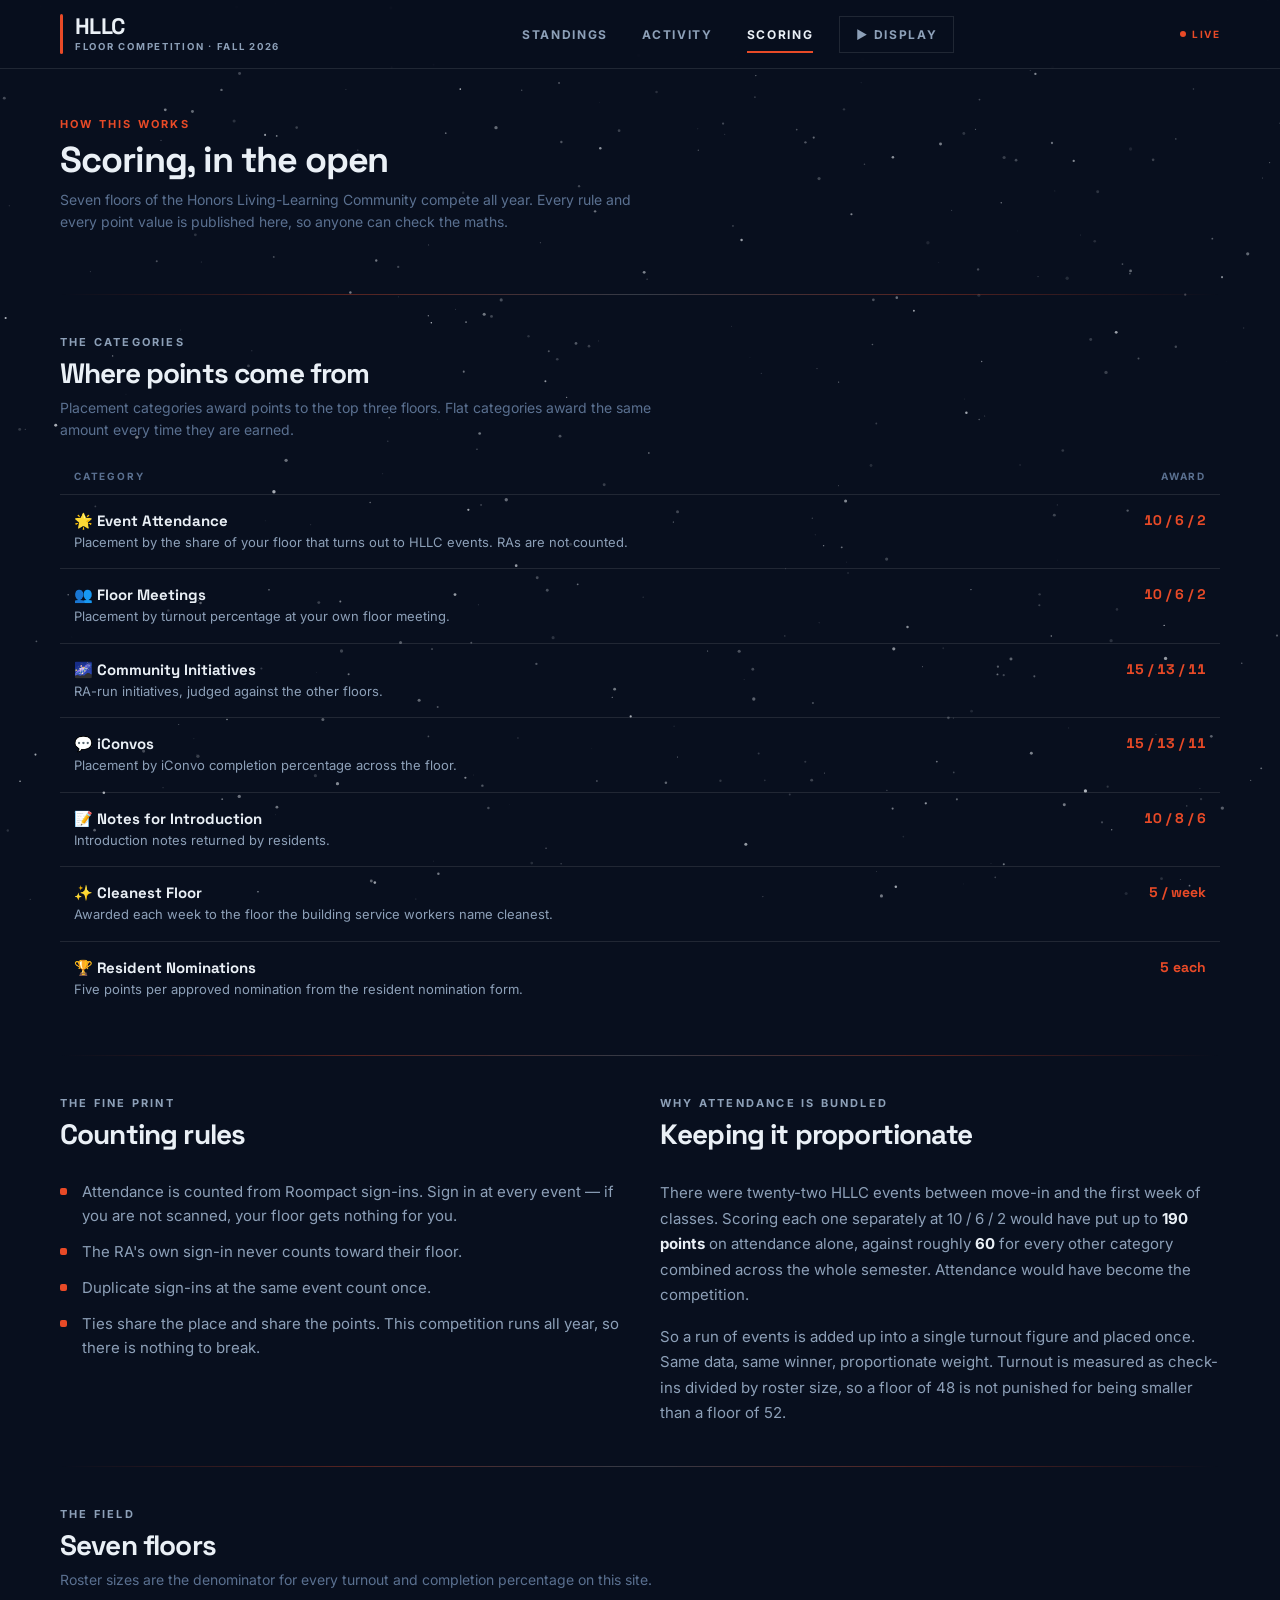
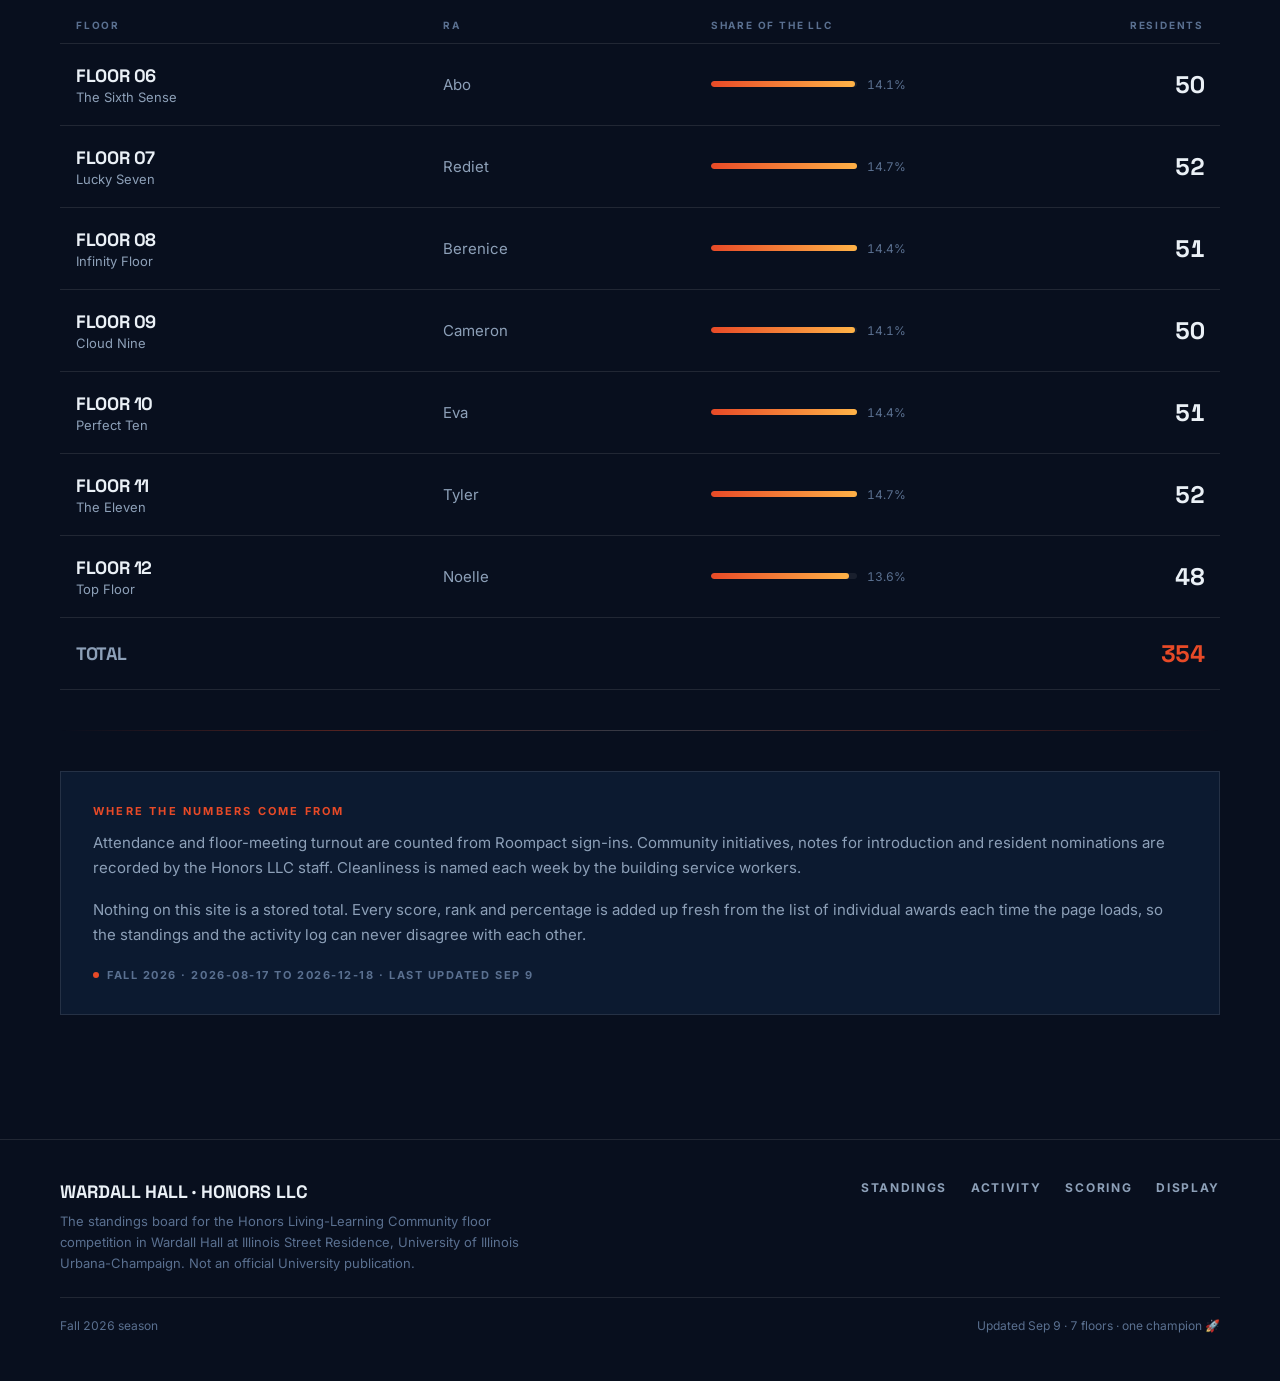
==== about.html @ 546b88c6 "HLLC Floor Competition — static standings board for the Honors LLC Seven files. No build step, no se" ====
<!DOCTYPE html>
<html lang="en">
<head>
  <meta charset="UTF-8">
  <meta name="viewport" content="width=device-width, initial-scale=1.0">
  <title>Scoring — HLLC Floor Competition</title>
  <meta name="description" content="How the Honors LLC floor competition is scored: categories, point values, and the counting rules.">
  <link rel="stylesheet" href="styles.css">
</head>
<body>

<div class="page-wrap">

  <section style="padding:48px 0 32px;">
    <div class="section-header">
      <p class="eyebrow eyebrow-accent">How This Works</p>
      <h1 class="section-title" style="font-size:2.25rem;">Scoring, in the open</h1>
      <p class="section-desc">Seven floors of the Honors Living-Learning Community compete all year.
        Every rule and every point value is published here, so anyone can check the maths.</p>
    </div>
  </section>

  <hr class="section-divider">

  <!-- ---------- Categories ---------- -->
  <section style="padding:40px 0;">
    <div class="section-header">
      <p class="eyebrow">The Categories</p>
      <h2 class="section-title">Where points come from</h2>
      <p class="section-desc">Placement categories award points to the top three floors. Flat
        categories award the same amount every time they are earned.</p>
    </div>
    <table class="rules-table">
      <thead>
        <tr><th scope="col">Category</th><th scope="col">Award</th></tr>
      </thead>
      <tbody id="rules-body"></tbody>
    </table>
  </section>

  <hr class="section-divider">

  <!-- ---------- Rules ---------- -->
  <section style="padding:40px 0;">
    <div class="split">
      <div>
        <div class="section-header">
          <p class="eyebrow">The Fine Print</p>
          <h2 class="section-title">Counting rules</h2>
        </div>
        <ul class="plain-list" id="rules-list"></ul>
      </div>
      <div>
        <div class="section-header">
          <p class="eyebrow">Why Attendance Is Bundled</p>
          <h2 class="section-title">Keeping it proportionate</h2>
        </div>
        <p style="font-size:0.9375rem;color:var(--text-muted);line-height:1.7;">
          There were twenty-two HLLC events between move-in and the first week of classes. Scoring
          each one separately at 10 / 6 / 2 would have put up to <strong style="color:var(--text-primary);">190
          points</strong> on attendance alone, against roughly <strong style="color:var(--text-primary);">60</strong>
          for every other category combined across the whole semester. Attendance would have become
          the competition.
        </p>
        <p style="margin-top:16px;font-size:0.9375rem;color:var(--text-muted);line-height:1.7;">
          So a run of events is added up into a single turnout figure and placed once. Same data,
          same winner, proportionate weight. Turnout is measured as check-ins divided by roster
          size, so a floor of 48 is not punished for being smaller than a floor of 52.
        </p>
      </div>
    </div>
  </section>

  <hr class="section-divider">

  <!-- ---------- Floors ---------- -->
  <section style="padding:40px 0;">
    <div class="section-header">
      <p class="eyebrow">The Field</p>
      <h2 class="section-title">Seven floors</h2>
      <p class="section-desc">Roster sizes are the denominator for every turnout and completion
        percentage on this site.</p>
    </div>
    <table class="standings-table">
      <thead>
        <tr>
          <th scope="col">Floor</th>
          <th scope="col">RA</th>
          <th scope="col" class="col-meter">Share of the LLC</th>
          <th scope="col">Residents</th>
        </tr>
      </thead>
      <tbody id="floors-body"></tbody>
    </table>
  </section>

  <hr class="section-divider">

  <!-- ---------- Colophon ---------- -->
  <section style="padding:40px 0 64px;">
    <div class="panel">
      <p class="eyebrow eyebrow-accent">Where the numbers come from</p>
      <p style="margin-top:12px;font-size:0.9375rem;color:var(--text-muted);line-height:1.7;">
        Attendance and floor-meeting turnout are counted from Roompact sign-ins. Community
        initiatives, notes for introduction and resident nominations are recorded by the Honors LLC
        staff. Cleanliness is named each week by the building service workers.
      </p>
      <p style="margin-top:16px;font-size:0.9375rem;color:var(--text-muted);line-height:1.7;">
        Nothing on this site is a stored total. Every score, rank and percentage is added up fresh
        from the list of individual awards each time the page loads, so the standings and the
        activity log can never disagree with each other.
      </p>
      <p class="stamp" style="margin-top:20px;"><span class="dot"></span> <span id="colophon-stamp"></span></p>
    </div>
  </section>

</div>

<script src="data.js"></script>
<script src="nav.js"></script>
<script>
(function () {
  const el = (id) => document.getElementById(id);

  el("rules-body").innerHTML = CATEGORIES.map((c) => `
    <tr>
      <td>
        <p class="rule-name">${c.icon} ${c.name}</p>
        <p class="rule-desc">${c.desc}</p>
      </td>
      <td class="rule-award">${c.award}</td>
    </tr>
  `).join("");

  el("rules-list").innerHTML = NOTES_FOR_RESIDENTS.map((n) => `<li>${n}</li>`).join("");

  const totalResidents = FLOORS.reduce((t, f) => t + f.residents, 0);
  el("floors-body").innerHTML = FLOORS.map((f) => `
    <tr>
      <td>
        <div class="floor-info">
          <span class="floor-name">${floorLabel(f.number)}</span>
          <span class="floor-ra">${f.nickname}</span>
        </div>
      </td>
      <td style="font-size:0.9375rem;color:var(--text-muted);">${f.ra}</td>
      <td class="col-meter">
        <div class="turnout">
          <div class="turnout-track">
            <div class="turnout-fill" style="width:${((f.residents / totalResidents) * 100 * 7).toFixed(1)}%"></div>
          </div>
          <span style="font-size:0.75rem;color:var(--text-dim);min-width:44px;">${((f.residents / totalResidents) * 100).toFixed(1)}%</span>
        </div>
      </td>
      <td class="score-cell tabular">${f.residents}</td>
    </tr>
  `).join("") + `
    <tr>
      <td><span class="floor-name" style="color:var(--text-muted);">TOTAL</span></td>
      <td></td><td class="col-meter"></td>
      <td class="score-cell tabular" style="color:var(--orange);">${totalResidents}</td>
    </tr>
  `;

  el("colophon-stamp").textContent =
    SEASON.term + " · " + SEASON.starts + " to " + SEASON.ends +
    " · last updated " + formatDate(SEASON.updated);
})();
</script>

</body>
</html>
---- styles.css ----
/* ============================================================
   HLLC FLOOR COMPETITION — "Wardall is Out of This World"
   Shared styles · UIUC Navy #13294B · Illini Orange #E84A27
   Honors Living-Learning Community · Wardall Hall · ISR · UIUC
   ============================================================ */

@import url('https://fonts.googleapis.com/css2?family=Space+Grotesk:wght@400;500;600;700&family=Inter:wght@400;500;600;700&display=swap');

*, *::before, *::after { box-sizing: border-box; margin: 0; padding: 0; }

:root {
  --navy: #13294B;
  --navy-light: #1a3660;
  --navy-dark: #0c1a30;
  --navy-deep: #080f1e;
  --orange: #E84A27;
  --orange-bright: #FF6B47;
  --orange-glow: rgba(232, 74, 39, 0.35);
  --gold: #FFB347;
  --star-white: #E8EDF3;
  --text-primary: #EAF0F6;
  --text-muted: #8DA0B8;
  --text-dim: #5A7090;
  --line: rgba(255, 255, 255, 0.1);
  --line-strong: rgba(255, 255, 255, 0.18);
  --font-display: 'Space Grotesk', system-ui, sans-serif;
  --font-body: 'Inter', system-ui, sans-serif;
}

html { scroll-behavior: smooth; color-scheme: dark; }

body {
  background: var(--navy-deep);
  color: var(--text-primary);
  font-family: var(--font-body);
  min-height: 100dvh;
  overflow-x: hidden;
  -webkit-font-smoothing: antialiased;
  text-rendering: optimizeLegibility;
}

a { color: inherit; text-decoration: none; }

::selection { background: var(--orange); color: var(--navy-deep); }

:focus-visible {
  outline: 2px solid var(--orange);
  outline-offset: 3px;
  border-radius: 2px;
}

/* ---- Starfield ---- */
#starfield {
  position: fixed; inset: 0;
  z-index: 0;
  pointer-events: none;
}

/* ---- Layout ---- */
.page-wrap {
  position: relative;
  z-index: 1;
  max-width: 1200px;
  margin: 0 auto;
  padding: 0 20px;
}

/* ---- Header ---- */
.site-header {
  position: sticky; top: 0; z-index: 50;
  background: rgba(8, 15, 30, 0.92);
  backdrop-filter: blur(12px);
  border-bottom: 1px solid var(--line);
}
.header-inner {
  max-width: 1200px;
  margin: 0 auto;
  padding: 14px 20px;
  display: flex;
  align-items: center;
  justify-content: space-between;
  gap: 16px;
}
.logo {
  display: flex; align-items: center; gap: 12px;
  text-decoration: none;
}
.logo-bar {
  width: 3px; height: 40px;
  background: var(--orange);
  border-radius: 2px;
  flex-shrink: 0;
}
.logo-text { display: flex; flex-direction: column; line-height: 1; }
.logo-title {
  font-family: var(--font-display);
  font-size: 1.4rem;
  font-weight: 700;
  letter-spacing: -0.03em;
  color: var(--text-primary);
}
.logo-sub {
  margin-top: 4px;
  font-size: 0.6rem;
  font-weight: 700;
  letter-spacing: 0.18em;
  text-transform: uppercase;
  color: var(--text-muted);
}

/* Desktop nav */
.nav-links {
  display: flex; align-items: center; gap: 2px;
  list-style: none;
}
.nav-links a {
  position: relative;
  display: inline-flex; align-items: center;
  padding: 10px 16px;
  font-size: 0.75rem;
  font-weight: 700;
  letter-spacing: 0.14em;
  text-transform: uppercase;
  color: var(--text-muted);
  transition: color 150ms;
}
.nav-links a:hover { color: var(--orange-bright); }
.nav-links a.active { color: var(--text-primary); }
.nav-links a.active::after {
  content: '';
  position: absolute;
  bottom: -1px; left: 16px; right: 16px;
  height: 2px;
  background: var(--orange);
}
.nav-display {
  display: inline-flex; align-items: center; gap: 6px;
  margin-left: 8px;
  padding: 8px 14px;
  border: 1px solid var(--line);
  font-size: 0.7rem;
  font-weight: 700;
  letter-spacing: 0.14em;
  text-transform: uppercase;
  color: var(--text-muted);
  transition: border-color 150ms, color 150ms;
}
.nav-display:hover { border-color: var(--orange); color: var(--orange); }

/* Mobile hamburger */
.nav-toggle {
  display: none;
  width: 44px; height: 44px;
  border: 1px solid var(--line);
  background: none;
  color: var(--text-primary);
  font-size: 1.25rem;
  cursor: pointer;
  align-items: center; justify-content: center;
}
.mobile-nav {
  display: none;
  border-top: 1px solid var(--line);
  background: var(--navy-dark);
}
.mobile-nav.open { display: block; }
.mobile-nav ul { list-style: none; padding: 8px 20px; }
.mobile-nav li { border-bottom: 1px solid var(--line); }
.mobile-nav li:last-child { border: none; }
.mobile-nav a {
  display: flex; align-items: center; justify-content: space-between;
  padding: 16px 0;
  font-size: 0.875rem;
  font-weight: 700;
  letter-spacing: 0.12em;
  text-transform: uppercase;
  color: var(--text-primary);
}
.mobile-nav a.active { color: var(--orange); }

@media (max-width: 860px) {
  .nav-links { display: none; }
  .nav-toggle { display: flex; }
}

/* ---- Live badge ---- */
.live-badge {
  display: none; /* hidden on mobile */
  align-items: center; gap: 6px;
  font-size: 0.625rem;
  font-weight: 700;
  letter-spacing: 0.14em;
  text-transform: uppercase;
  color: var(--orange);
}
.live-badge .dot {
  width: 6px; height: 6px;
  background: var(--orange);
  border-radius: 50%;
  animation: pulse-dot 2.4s ease-in-out infinite;
}
@media (min-width: 861px) { .live-badge { display: flex; } }

/* ---- Dividers ---- */
.section-divider {
  border: none;
  height: 1px;
  background: linear-gradient(90deg, transparent, var(--orange-glow), var(--line-strong), var(--orange-glow), transparent);
}
.rule { border-top: 1px solid var(--line); }

/* ---- Section Headers ---- */
.section-header { margin-bottom: 28px; }
.eyebrow {
  font-family: var(--font-body);
  font-size: 0.6875rem;
  font-weight: 700;
  letter-spacing: 0.2em;
  text-transform: uppercase;
  color: var(--text-muted);
}
.eyebrow-accent { color: var(--orange); }
.section-title {
  margin-top: 6px;
  font-family: var(--font-display);
  font-size: 1.75rem;
  font-weight: 700;
  letter-spacing: -0.03em;
}
.section-desc {
  margin-top: 6px;
  font-size: 0.875rem;
  color: var(--text-dim);
  max-width: 600px;
  line-height: 1.6;
}

/* ---- Tabular numbers ---- */
.tabular { font-variant-numeric: tabular-nums; font-feature-settings: 'tnum' 1; }

/* ---- Leader Card ---- */
.leader-card {
  background: linear-gradient(135deg, var(--navy) 0%, var(--navy-dark) 100%);
  border: 1px solid var(--line-strong);
  padding: 40px;
  position: relative;
  overflow: hidden;
}
.leader-card::before {
  content: '';
  position: absolute;
  top: 0; left: 0; right: 0;
  height: 3px;
  background: linear-gradient(90deg, var(--orange), var(--gold), var(--orange));
}
.leader-card-grid {
  display: grid;
  grid-template-columns: 1fr auto;
  gap: 32px;
  align-items: end;
}
.leader-planet {
  position: absolute;
  right: -30px; top: -30px;
  width: 160px; height: 160px;
  border-radius: 50%;
  background: radial-gradient(circle at 35% 35%, var(--navy-light), var(--navy-dark));
  border: 1px solid var(--line);
  opacity: 0.15;
  pointer-events: none;
}
.leader-planet::after {
  content: '';
  position: absolute;
  top: 50%; left: -20%;
  width: 140%; height: 20px;
  border: 1px solid var(--line);
  border-radius: 50%;
  transform: translateY(-50%) rotate(-15deg);
}
.leader-floor {
  margin-top: 12px;
  font-family: var(--font-display);
  font-size: clamp(3rem, 8vw, 5rem);
  font-weight: 700;
  letter-spacing: -0.04em;
  line-height: 0.85;
}
.leader-ra {
  margin-top: 12px;
  font-size: 1rem;
  font-weight: 600;
  color: var(--text-muted);
}
.leader-score-wrap {
  display: flex;
  align-items: flex-end;
  gap: 8px;
  margin-top: 16px;
}
.leader-score {
  font-family: var(--font-display);
  font-size: clamp(3.5rem, 9vw, 6rem);
  font-weight: 700;
  color: var(--orange);
  line-height: 0.8;
  letter-spacing: -0.04em;
  font-variant-numeric: tabular-nums;
}
.leader-pts-label {
  font-size: 0.6875rem;
  font-weight: 700;
  letter-spacing: 0.18em;
  text-transform: uppercase;
  color: var(--text-muted);
  margin-bottom: 8px;
}
.chaser {
  border-left: 1px solid var(--line);
  padding-left: 32px;
  min-width: 180px;
}
.chaser-floor {
  margin-top: 8px;
  font-family: var(--font-display);
  font-size: 2.5rem;
  font-weight: 700;
  letter-spacing: -0.04em;
  line-height: 0.85;
}
.chaser-score {
  margin-top: 8px;
  font-family: var(--font-display);
  font-size: 1.25rem;
  font-weight: 700;
  font-variant-numeric: tabular-nums;
}
.chaser-gap {
  margin-top: 4px;
  font-size: 0.75rem;
  font-weight: 700;
  letter-spacing: 0.12em;
  text-transform: uppercase;
  color: var(--orange);
}

@media (max-width: 768px) {
  .leader-card { padding: 28px 24px; }
  .leader-card-grid { grid-template-columns: 1fr; }
  .chaser {
    border-left: none; padding-left: 0;
    border-top: 1px solid var(--line); padding-top: 24px;
  }
}

/* ---- Standings Table ---- */
.standings-table { width: 100%; border-collapse: collapse; }
.standings-table thead th {
  font-size: 0.625rem;
  font-weight: 700;
  letter-spacing: 0.18em;
  text-transform: uppercase;
  color: var(--text-dim);
  padding: 0 16px 12px;
  text-align: left;
  border-bottom: 1px solid var(--line);
}
.standings-table thead th:last-child { text-align: right; }
.standings-table thead th.col-meter { width: 20%; }
.standings-table tbody tr {
  border-bottom: 1px solid var(--line);
  transition: background 150ms;
}
.standings-table tbody tr:hover { background: rgba(255, 255, 255, 0.03); }
.standings-table tbody td {
  padding: 20px 16px;
  vertical-align: middle;
}
.standings-table tbody td:last-child { text-align: right; }

.rank {
  font-family: var(--font-display);
  font-size: 1.75rem;
  font-weight: 700;
  color: var(--text-dim);
  letter-spacing: -0.04em;
  font-variant-numeric: tabular-nums;
  width: 60px;
}
.rank-1 { color: var(--orange); }
.rank-2 { color: var(--gold); }
.rank-3 { color: var(--text-muted); }

.floor-info { display: flex; flex-direction: column; gap: 2px; }
.floor-name {
  font-family: var(--font-display);
  font-size: 1.125rem;
  font-weight: 700;
  letter-spacing: -0.02em;
}
.floor-ra { font-size: 0.8125rem; color: var(--text-muted); }

.score-cell {
  font-family: var(--font-display);
  font-size: 1.5rem;
  font-weight: 700;
  font-variant-numeric: tabular-nums;
  letter-spacing: -0.03em;
}
.score-cell .unit {
  font-size: 0.75rem;
  color: var(--text-muted);
  font-weight: 600;
  margin-left: 4px;
}

.meter-bar {
  height: 6px;
  background: rgba(255, 255, 255, 0.07);
  border-radius: 3px;
  overflow: hidden;
  min-width: 80px;
}
.meter-fill {
  height: 100%;
  border-radius: 3px;
  background: linear-gradient(90deg, var(--orange), var(--orange-bright));
  transition: width 800ms cubic-bezier(0.22, 1, 0.36, 1);
}

@media (max-width: 640px) {
  .standings-table thead th.col-meter,
  .standings-table tbody td.col-meter { display: none; }
  .standings-table tbody td { padding: 16px 12px; }
  .rank { font-size: 1.25rem; width: 44px; }
  .score-cell { font-size: 1.125rem; }
}

/* ---- Activity List ---- */
.activity-list { list-style: none; }
.activity-item {
  display: grid;
  grid-template-columns: 56px 1fr auto;
  gap: 12px;
  align-items: center;
  padding: 16px 0;
  border-bottom: 1px solid var(--line);
}
.activity-date {
  font-size: 0.6875rem;
  font-weight: 700;
  letter-spacing: 0.12em;
  text-transform: uppercase;
  color: var(--text-dim);
}
.activity-desc { font-size: 0.875rem; color: var(--text-primary); }
.activity-floor { font-size: 0.75rem; color: var(--text-muted); margin-top: 2px; }
.activity-pts {
  font-family: var(--font-display);
  font-weight: 700;
  font-variant-numeric: tabular-nums;
  color: var(--orange);
  white-space: nowrap;
}

/* ---- Category Cards ---- */
.cat-grid {
  display: grid;
  grid-template-columns: repeat(auto-fit, minmax(240px, 1fr));
  gap: 16px;
}
.cat-card {
  background: var(--navy-dark);
  border: 1px solid var(--line);
  padding: 24px;
  position: relative;
  overflow: hidden;
}
.cat-card::before {
  content: '';
  position: absolute;
  top: 0; left: 0;
  width: 100%; height: 2px;
  background: var(--orange);
  opacity: 0.6;
}
.cat-icon { font-size: 1.5rem; margin-bottom: 12px; }
.cat-name {
  font-family: var(--font-display);
  font-size: 1rem;
  font-weight: 700;
}
.cat-desc {
  margin-top: 6px;
  font-size: 0.8125rem;
  color: var(--text-dim);
  line-height: 1.5;
}
.cat-type {
  margin-top: 12px;
  font-size: 0.625rem;
  font-weight: 700;
  letter-spacing: 0.14em;
  text-transform: uppercase;
  color: var(--orange);
  opacity: 0.8;
}

/* ---- Stat Cards ---- */
.stat-grid {
  display: grid;
  grid-template-columns: repeat(auto-fit, minmax(180px, 1fr));
  gap: 16px;
}
.stat-card {
  background: var(--navy-dark);
  border: 1px solid var(--line);
  padding: 24px;
}
.stat-card dt {
  font-size: 0.625rem;
  font-weight: 700;
  letter-spacing: 0.18em;
  text-transform: uppercase;
  color: var(--text-dim);
}
.stat-card dd {
  margin-top: 8px;
  font-family: var(--font-display);
  font-size: 2rem;
  font-weight: 700;
  font-variant-numeric: tabular-nums;
  line-height: 1.1;
  letter-spacing: -0.02em;
}
/* A long word value (a category name) shrinks instead of wrapping badly. */
.stat-card dd.is-text {
  font-size: 1.25rem;
  letter-spacing: -0.01em;
}
.stat-card .stat-detail {
  margin-top: 4px;
  font-size: 0.75rem;
  color: var(--text-muted);
}

/* ---- Breakdown Bars ---- */
.breakdown-bar {
  display: flex;
  height: 8px;
  border-radius: 4px;
  overflow: hidden;
  background: rgba(255, 255, 255, 0.07);
}
.breakdown-bar span {
  height: 100%;
  transition: width 600ms cubic-bezier(0.22, 1, 0.36, 1);
}

/* ---- Buttons ---- */
.btn {
  display: inline-flex;
  align-items: center; justify-content: center;
  gap: 8px;
  min-height: 44px;
  padding: 0 20px;
  font-family: var(--font-body);
  font-size: 0.8125rem;
  font-weight: 700;
  letter-spacing: 0.1em;
  text-transform: uppercase;
  border: 1px solid var(--line-strong);
  color: var(--text-primary);
  background: transparent;
  cursor: pointer;
  transition: border-color 150ms, color 150ms, background 150ms;
}
.btn:hover { border-color: var(--orange); color: var(--orange); }
.btn-primary {
  background: var(--orange);
  border-color: var(--orange);
  color: var(--navy-deep);
}
.btn-primary:hover {
  background: var(--orange-bright);
  border-color: var(--orange-bright);
}

/* ---- Footer ---- */
.site-footer {
  margin-top: 60px;
  border-top: 1px solid var(--line);
  position: relative;
  z-index: 1;
}
.footer-inner {
  max-width: 1200px;
  margin: 0 auto;
  padding: 40px 20px 48px;
}
.footer-top {
  display: flex;
  justify-content: space-between;
  gap: 32px;
  flex-wrap: wrap;
}
.footer-brand { max-width: 480px; }
.footer-title {
  font-family: var(--font-display);
  font-size: 1.125rem;
  font-weight: 700;
}
.footer-desc {
  margin-top: 8px;
  font-size: 0.8125rem;
  color: var(--text-dim);
  line-height: 1.6;
}
.footer-nav { display: flex; gap: 24px; flex-wrap: wrap; }
.footer-nav a {
  font-size: 0.75rem;
  font-weight: 700;
  letter-spacing: 0.14em;
  text-transform: uppercase;
  color: var(--text-muted);
  transition: color 150ms;
}
.footer-nav a:hover { color: var(--orange); }
.footer-bottom {
  margin-top: 24px;
  padding-top: 20px;
  border-top: 1px solid var(--line);
  display: flex;
  justify-content: space-between;
  align-items: center;
  flex-wrap: wrap;
  gap: 8px;
  font-size: 0.75rem;
  color: var(--text-dim);
  font-variant-numeric: tabular-nums;
}

/* ---- Panel ---- */
.panel {
  background: var(--navy-dark);
  border: 1px solid var(--line);
  padding: 32px;
}

/* ---- Animations ---- */
@keyframes pulse-dot {
  0%, 100% { opacity: 1; transform: scale(1); }
  50% { opacity: 0.4; transform: scale(0.8); }
}
@keyframes float {
  0%, 100% { transform: translateY(0); }
  50% { transform: translateY(-8px); }
}
.float { animation: float 6s ease-in-out infinite; }

/* Shooting stars */
.shooting-star {
  position: fixed;
  width: 80px; height: 1px;
  background: linear-gradient(90deg, var(--orange), transparent);
  opacity: 0;
  z-index: 0;
  pointer-events: none;
  animation: shoot 4s linear infinite;
}
.shooting-star:nth-child(2) { animation-delay: 7s; top: 20%; }
.shooting-star:nth-child(3) { animation-delay: 12s; top: 60%; }
@keyframes shoot {
  0% { transform: translateX(-100px) rotate(-25deg); opacity: 0; }
  5% { opacity: 0.8; }
  30% { opacity: 0; }
  100% { transform: translateX(110vw) rotate(-25deg); opacity: 0; }
}

/* Reduced motion */
@media (prefers-reduced-motion: reduce) {
  *, *::before, *::after {
    animation-duration: 0.001ms !important;
    animation-iteration-count: 1 !important;
    transition-duration: 0.001ms !important;
  }
}


/* ============================================================
   ADDITIONS — components the standings, activity and about
   pages need on top of the original visual system.
   ============================================================ */

/* ---- Tie badge ---- */
.tie-badge {
  display: inline-block;
  margin-left: 8px;
  padding: 2px 7px;
  border: 1px solid var(--line-strong);
  border-radius: 999px;
  font-family: var(--font-body);
  font-size: 0.5625rem;
  font-weight: 700;
  letter-spacing: 0.14em;
  text-transform: uppercase;
  color: var(--gold);
  vertical-align: middle;
}

/* ---- Zero / no-points marker ---- */
.no-pts { color: var(--text-dim); font-weight: 600; }

/* ---- Turnout bar (used on the about + activity pages) ---- */
.turnout {
  display: flex; align-items: center; gap: 10px;
  font-variant-numeric: tabular-nums;
}
.turnout-track {
  flex: 1;
  height: 6px;
  min-width: 60px;
  background: rgba(255, 255, 255, 0.07);
  border-radius: 3px;
  overflow: hidden;
}
.turnout-fill {
  height: 100%;
  border-radius: 3px;
  background: linear-gradient(90deg, var(--orange), var(--gold));
}

/* ---- Occasion block (activity page) ---- */
.occasion {
  border: 1px solid var(--line);
  background: var(--navy-dark);
  margin-bottom: 16px;
}
.occasion-head {
  display: flex; align-items: baseline; justify-content: space-between;
  gap: 16px; flex-wrap: wrap;
  padding: 18px 22px;
  border-bottom: 1px solid var(--line);
}
.occasion-title {
  font-family: var(--font-display);
  font-size: 1.0625rem;
  font-weight: 700;
  letter-spacing: -0.02em;
}
.occasion-meta {
  font-size: 0.6875rem;
  font-weight: 700;
  letter-spacing: 0.16em;
  text-transform: uppercase;
  color: var(--text-dim);
}
.occasion-rows { list-style: none; }
.occasion-row {
  display: grid;
  grid-template-columns: 42px 1fr auto;
  gap: 14px;
  align-items: center;
  padding: 13px 22px;
  border-bottom: 1px solid var(--line);
}
.occasion-row:last-child { border-bottom: none; }
.occasion-place {
  font-family: var(--font-display);
  font-size: 1.0625rem;
  font-weight: 700;
  color: var(--text-dim);
  font-variant-numeric: tabular-nums;
}
.occasion-place.p1 { color: var(--orange); }
.occasion-place.p2 { color: var(--gold); }
.occasion-place.p3 { color: var(--text-muted); }
.occasion-floor {
  font-family: var(--font-display);
  font-size: 0.9375rem;
  font-weight: 700;
}
.occasion-note {
  margin-top: 2px;
  font-size: 0.8125rem;
  color: var(--text-muted);
  line-height: 1.45;
}
.occasion-pts {
  font-family: var(--font-display);
  font-size: 1.125rem;
  font-weight: 700;
  color: var(--orange);
  font-variant-numeric: tabular-nums;
  white-space: nowrap;
}

@media (max-width: 560px) {
  .occasion-row { grid-template-columns: 32px 1fr auto; padding: 12px 16px; gap: 10px; }
  .occasion-head { padding: 16px; }
}

/* ---- Filter chips ---- */
.filters {
  display: flex; flex-wrap: wrap; gap: 8px;
  margin-bottom: 24px;
}
.chip {
  padding: 8px 15px;
  border: 1px solid var(--line);
  background: transparent;
  color: var(--text-muted);
  font-family: var(--font-body);
  font-size: 0.6875rem;
  font-weight: 700;
  letter-spacing: 0.12em;
  text-transform: uppercase;
  cursor: pointer;
  transition: border-color 150ms, color 150ms, background 150ms;
}
.chip:hover { border-color: var(--orange); color: var(--orange); }
.chip[aria-pressed="true"] {
  background: var(--orange);
  border-color: var(--orange);
  color: var(--navy-deep);
}

/* ---- Rules table (about page) ---- */
.rules-table { width: 100%; border-collapse: collapse; }
.rules-table th {
  font-size: 0.625rem;
  font-weight: 700;
  letter-spacing: 0.18em;
  text-transform: uppercase;
  color: var(--text-dim);
  text-align: left;
  padding: 0 14px 12px;
  border-bottom: 1px solid var(--line);
}
.rules-table th:last-child, .rules-table td:last-child { text-align: right; }
.rules-table td {
  padding: 16px 14px;
  border-bottom: 1px solid var(--line);
  vertical-align: top;
  font-size: 0.875rem;
}
.rules-table tbody tr:last-child td { border-bottom: none; }
.rule-name {
  font-family: var(--font-display);
  font-weight: 700;
  font-size: 0.9375rem;
}
.rule-desc {
  margin-top: 3px;
  font-size: 0.8125rem;
  color: var(--text-muted);
  line-height: 1.5;
}
.rule-award {
  font-family: var(--font-display);
  font-weight: 700;
  color: var(--orange);
  white-space: nowrap;
  font-variant-numeric: tabular-nums;
}

@media (max-width: 560px) {
  .rules-table td, .rules-table th { padding-left: 0; padding-right: 0; }
}

/* ---- Bullet list ---- */
.plain-list { list-style: none; }
.plain-list li {
  position: relative;
  padding-left: 22px;
  margin-bottom: 12px;
  font-size: 0.9375rem;
  color: var(--text-muted);
  line-height: 1.6;
}
.plain-list li::before {
  content: '';
  position: absolute;
  left: 0; top: 0.55em;
  width: 7px; height: 7px;
  background: var(--orange);
  border-radius: 2px;
}

/* ---- Empty state ---- */
.empty {
  padding: 48px 24px;
  text-align: center;
  border: 1px dashed var(--line-strong);
  color: var(--text-dim);
  font-size: 0.9375rem;
}

/* ---- Updated stamp ---- */
.stamp {
  display: inline-flex; align-items: center; gap: 8px;
  font-size: 0.6875rem;
  font-weight: 700;
  letter-spacing: 0.14em;
  text-transform: uppercase;
  color: var(--text-dim);
}
.stamp .dot {
  width: 6px; height: 6px; border-radius: 50%;
  background: var(--orange);
}

/* ---- Two-column split that collapses ---- */
.split {
  display: grid;
  grid-template-columns: 1fr 1fr;
  gap: 40px;
}
@media (max-width: 900px) { .split { grid-template-columns: 1fr; gap: 48px; } }
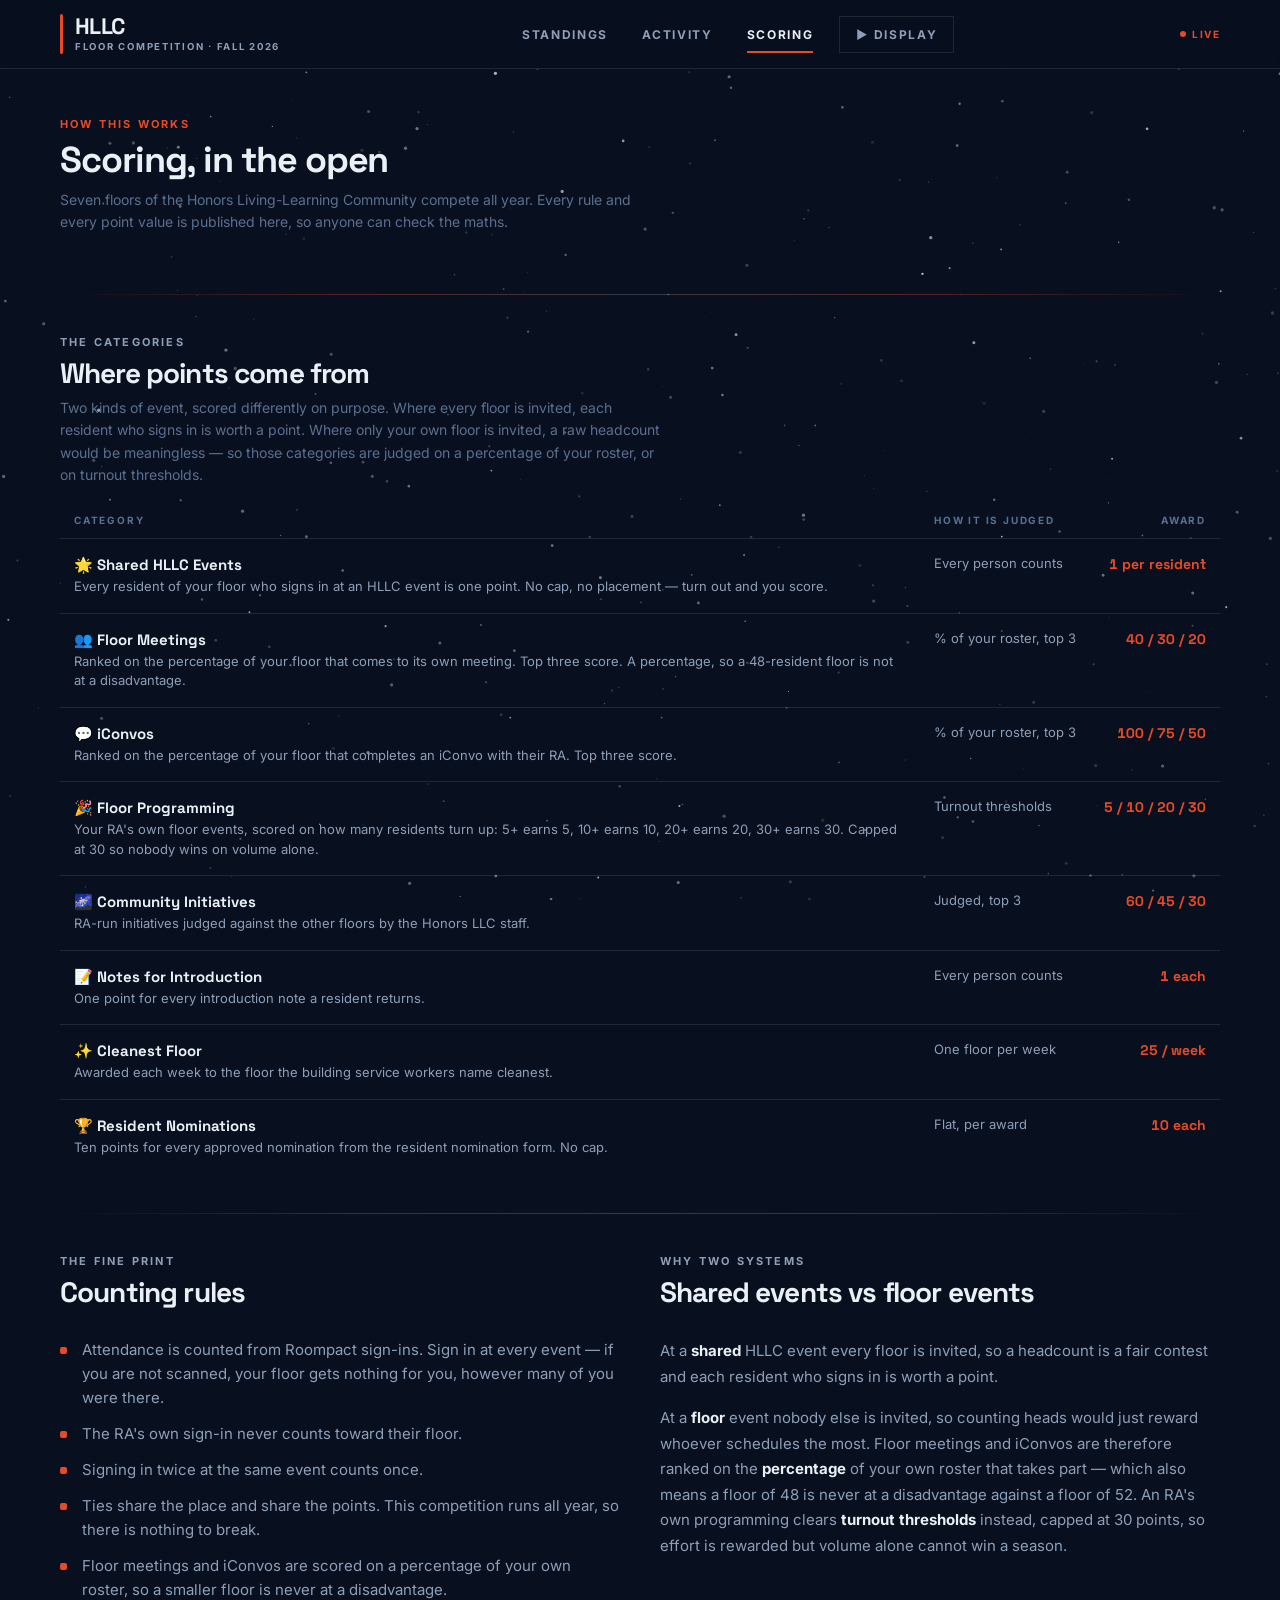
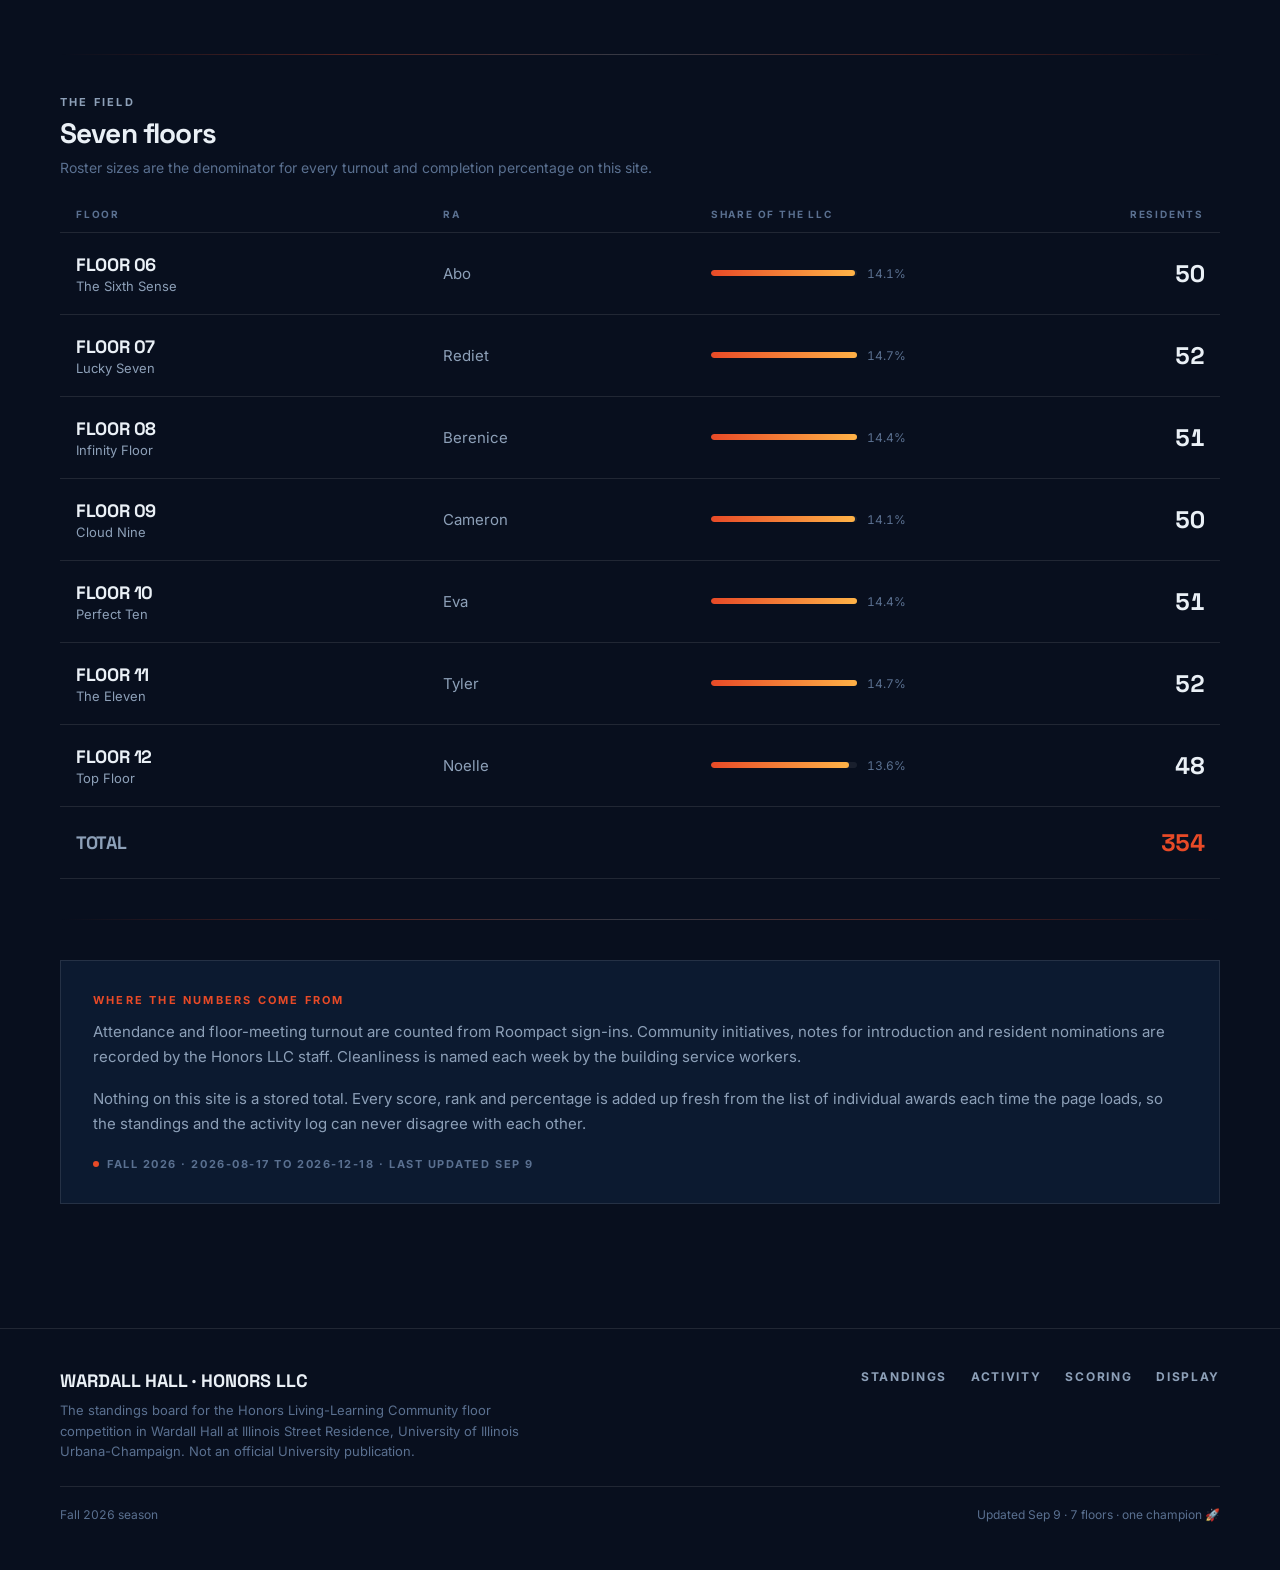
==== commit d60a1ddc: "Two-tier scoring: shared events per person, floor events on percentage or threshold Replaces the sin" ====
--- a/about.html
+++ b/about.html
@@ -27,12 +27,14 @@
     <div class="section-header">
       <p class="eyebrow">The Categories</p>
       <h2 class="section-title">Where points come from</h2>
-      <p class="section-desc">Placement categories award points to the top three floors. Flat
-        categories award the same amount every time they are earned.</p>
+      <p class="section-desc">Two kinds of event, scored differently on purpose. Where every floor
+        is invited, each resident who signs in is worth a point. Where only your own floor is
+        invited, a raw headcount would be meaningless &mdash; so those categories are judged on a
+        percentage of your roster, or on turnout thresholds.</p>
     </div>
     <table class="rules-table">
       <thead>
-        <tr><th scope="col">Category</th><th scope="col">Award</th></tr>
+        <tr><th scope="col">Category</th><th scope="col" class="col-kind">How it is judged</th><th scope="col">Award</th></tr>
       </thead>
       <tbody id="rules-body"></tbody>
     </table>
@@ -52,20 +54,21 @@
       </div>
       <div>
         <div class="section-header">
-          <p class="eyebrow">Why Attendance Is Bundled</p>
-          <h2 class="section-title">Keeping it proportionate</h2>
+          <p class="eyebrow">Why Two Systems</p>
+          <h2 class="section-title">Shared events vs floor events</h2>
         </div>
         <p style="font-size:0.9375rem;color:var(--text-muted);line-height:1.7;">
-          There were twenty-two HLLC events between move-in and the first week of classes. Scoring
-          each one separately at 10 / 6 / 2 would have put up to <strong style="color:var(--text-primary);">190
-          points</strong> on attendance alone, against roughly <strong style="color:var(--text-primary);">60</strong>
-          for every other category combined across the whole semester. Attendance would have become
-          the competition.
+          At a <strong style="color:var(--text-primary);">shared</strong> HLLC event every floor is
+          invited, so a headcount is a fair contest and each resident who signs in is worth a point.
         </p>
         <p style="margin-top:16px;font-size:0.9375rem;color:var(--text-muted);line-height:1.7;">
-          So a run of events is added up into a single turnout figure and placed once. Same data,
-          same winner, proportionate weight. Turnout is measured as check-ins divided by roster
-          size, so a floor of 48 is not punished for being smaller than a floor of 52.
+          At a <strong style="color:var(--text-primary);">floor</strong> event nobody else is
+          invited, so counting heads would just reward whoever schedules the most. Floor meetings and
+          iConvos are therefore ranked on the <strong style="color:var(--text-primary);">percentage</strong>
+          of your own roster that takes part &mdash; which also means a floor of 48 is never at a
+          disadvantage against a floor of 52. An RA's own programming clears
+          <strong style="color:var(--text-primary);">turnout thresholds</strong> instead, capped at
+          30 points, so effort is rewarded but volume alone cannot win a season.
         </p>
       </div>
     </div>
@@ -122,12 +125,22 @@
 (function () {
   const el = (id) => document.getElementById(id);
 
+  const KIND = {
+    "per-person": "Every person counts",
+    percentage:   "% of your roster, top 3",
+    threshold:    "Turnout thresholds",
+    judged:       "Judged, top 3",
+    weekly:       "One floor per week",
+    flat:         "Flat, per award",
+  };
   el("rules-body").innerHTML = CATEGORIES.map((c) => `
     <tr>
       <td>
         <p class="rule-name">${c.icon} ${c.name}</p>
         <p class="rule-desc">${c.desc}</p>
+        <span class="kind-inline"><span class="kind-badge">${KIND[c.kind] || ""}</span></span>
       </td>
+      <td class="col-kind" style="font-size:0.8125rem;color:var(--text-muted);white-space:nowrap;">${KIND[c.kind] || ""}</td>
       <td class="rule-award">${c.award}</td>
     </tr>
   `).join("");
--- a/styles.css
+++ b/styles.css
@@ -917,3 +917,160 @@
   gap: 40px;
 }
 @media (max-width: 900px) { .split { grid-template-columns: 1fr; gap: 48px; } }
+
+
+/* ============================================================
+   "HOW POINTS WORK" — the resident-facing explainer that sits
+   above the standings, so nobody reads the board without it.
+   ============================================================ */
+
+.how-grid {
+  display: grid;
+  grid-template-columns: repeat(auto-fit, minmax(260px, 1fr));
+  gap: 16px;
+}
+.how-card {
+  background: var(--navy-dark);
+  border: 1px solid var(--line);
+  padding: 24px;
+  position: relative;
+  overflow: hidden;
+}
+.how-card::before {
+  content: '';
+  position: absolute;
+  top: 0; left: 0; right: 0;
+  height: 2px;
+  background: var(--orange);
+  opacity: 0.7;
+}
+.how-icon { font-size: 1.5rem; line-height: 1; }
+.how-kicker {
+  margin-top: 14px;
+  font-size: 0.625rem;
+  font-weight: 700;
+  letter-spacing: 0.18em;
+  text-transform: uppercase;
+  color: var(--orange);
+}
+.how-title {
+  margin-top: 6px;
+  font-family: var(--font-display);
+  font-size: 1.0625rem;
+  font-weight: 700;
+  letter-spacing: -0.02em;
+}
+.how-body {
+  margin-top: 8px;
+  font-size: 0.875rem;
+  color: var(--text-muted);
+  line-height: 1.6;
+}
+.how-body strong { color: var(--text-primary); font-weight: 600; }
+
+/* ---- The point everyone misses, called out ---- */
+.notice {
+  border: 1px solid var(--line-strong);
+  border-left: 3px solid var(--orange);
+  background: linear-gradient(100deg, rgba(232, 74, 39, 0.09), var(--navy-dark) 55%);
+  padding: 28px 30px;
+}
+.notice-title {
+  font-family: var(--font-display);
+  font-size: 1.25rem;
+  font-weight: 700;
+  letter-spacing: -0.02em;
+}
+.notice-body {
+  margin-top: 10px;
+  font-size: 0.9375rem;
+  color: var(--text-muted);
+  line-height: 1.7;
+  max-width: 68ch;
+}
+.notice-body strong { color: var(--text-primary); font-weight: 600; }
+.notice-body em { color: var(--gold); font-style: normal; font-weight: 600; }
+
+/* ---- Uncontested category chips (not buttons — just labels) ---- */
+.open-cats {
+  display: flex; flex-wrap: wrap; gap: 8px;
+  margin-top: 18px;
+}
+.open-cat {
+  display: inline-flex; align-items: baseline; gap: 8px;
+  padding: 8px 14px;
+  border: 1px dashed var(--line-strong);
+  font-size: 0.75rem;
+  color: var(--text-primary);
+}
+.open-cat b {
+  font-family: var(--font-display);
+  color: var(--orange);
+  font-variant-numeric: tabular-nums;
+}
+
+/* ---- Participation line under a floor name ---- */
+.part-line {
+  display: inline-flex; align-items: center; gap: 7px;
+  font-size: 0.75rem;
+  color: var(--text-dim);
+  font-variant-numeric: tabular-nums;
+}
+.part-line .bar {
+  width: 46px; height: 4px;
+  background: rgba(255, 255, 255, 0.08);
+  border-radius: 2px;
+  overflow: hidden;
+}
+.part-line .bar span {
+  display: block; height: 100%;
+  background: var(--gold);
+  border-radius: 2px;
+}
+
+/* ---- Reached bar inside an activity row ---- */
+.reached {
+  display: flex; align-items: center; gap: 9px;
+  margin-top: 7px;
+  font-size: 0.75rem;
+  color: var(--text-dim);
+  font-variant-numeric: tabular-nums;
+}
+.reached .bar {
+  width: 84px; height: 5px;
+  background: rgba(255, 255, 255, 0.08);
+  border-radius: 3px;
+  overflow: hidden;
+  flex-shrink: 0;
+}
+.reached .bar span {
+  display: block; height: 100%;
+  background: linear-gradient(90deg, var(--orange), var(--gold));
+  border-radius: 3px;
+}
+
+@media (max-width: 560px) {
+  .notice { padding: 22px 20px; }
+  .reached .bar { width: 60px; }
+}
+
+
+/* ---- Rules table: the "how it is judged" column folds into the name
+        cell on narrow screens so the table never scrolls sideways. ---- */
+.kind-inline { display: none; }
+.kind-badge {
+  display: inline-block;
+  margin-top: 6px;
+  padding: 3px 9px;
+  border: 1px solid var(--line-strong);
+  border-radius: 999px;
+  font-size: 0.625rem;
+  font-weight: 700;
+  letter-spacing: 0.1em;
+  text-transform: uppercase;
+  color: var(--text-muted);
+}
+@media (max-width: 720px) {
+  .rules-table .col-kind { display: none; }
+  .kind-inline { display: block; }
+}
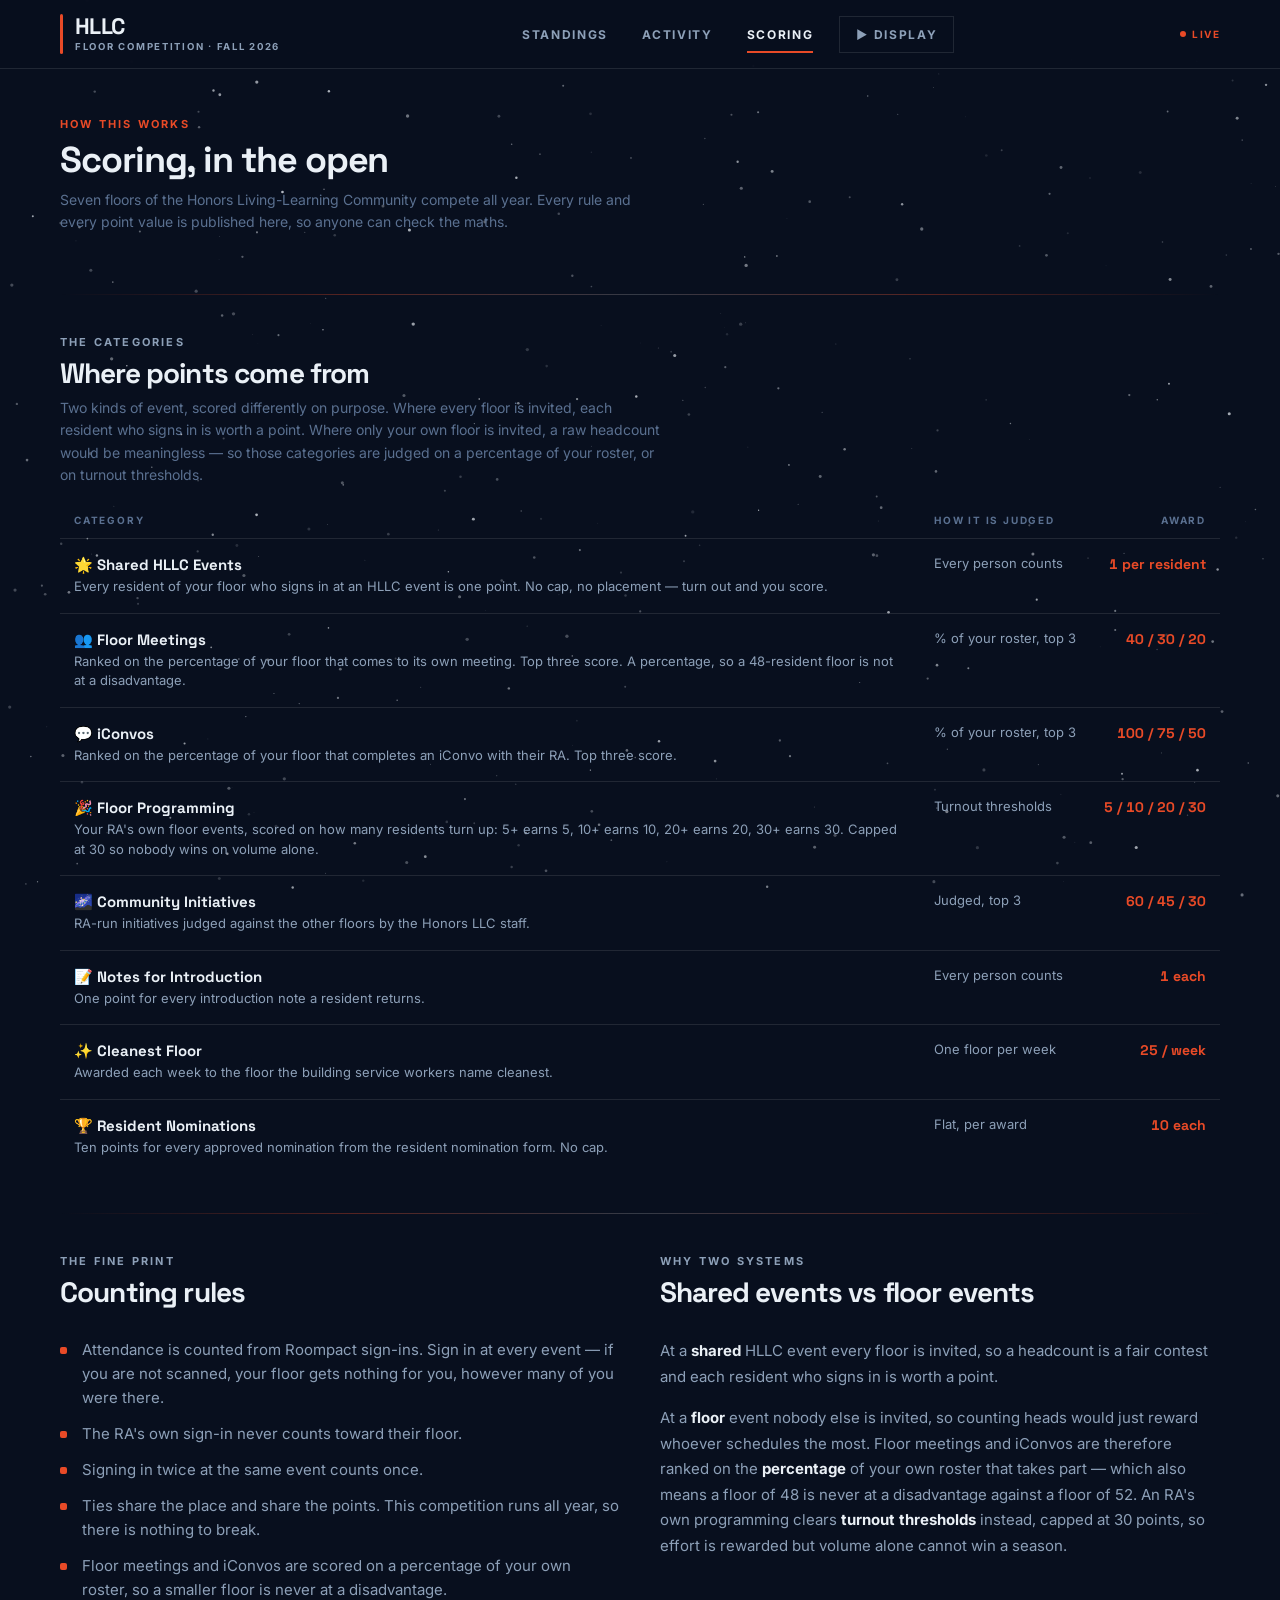
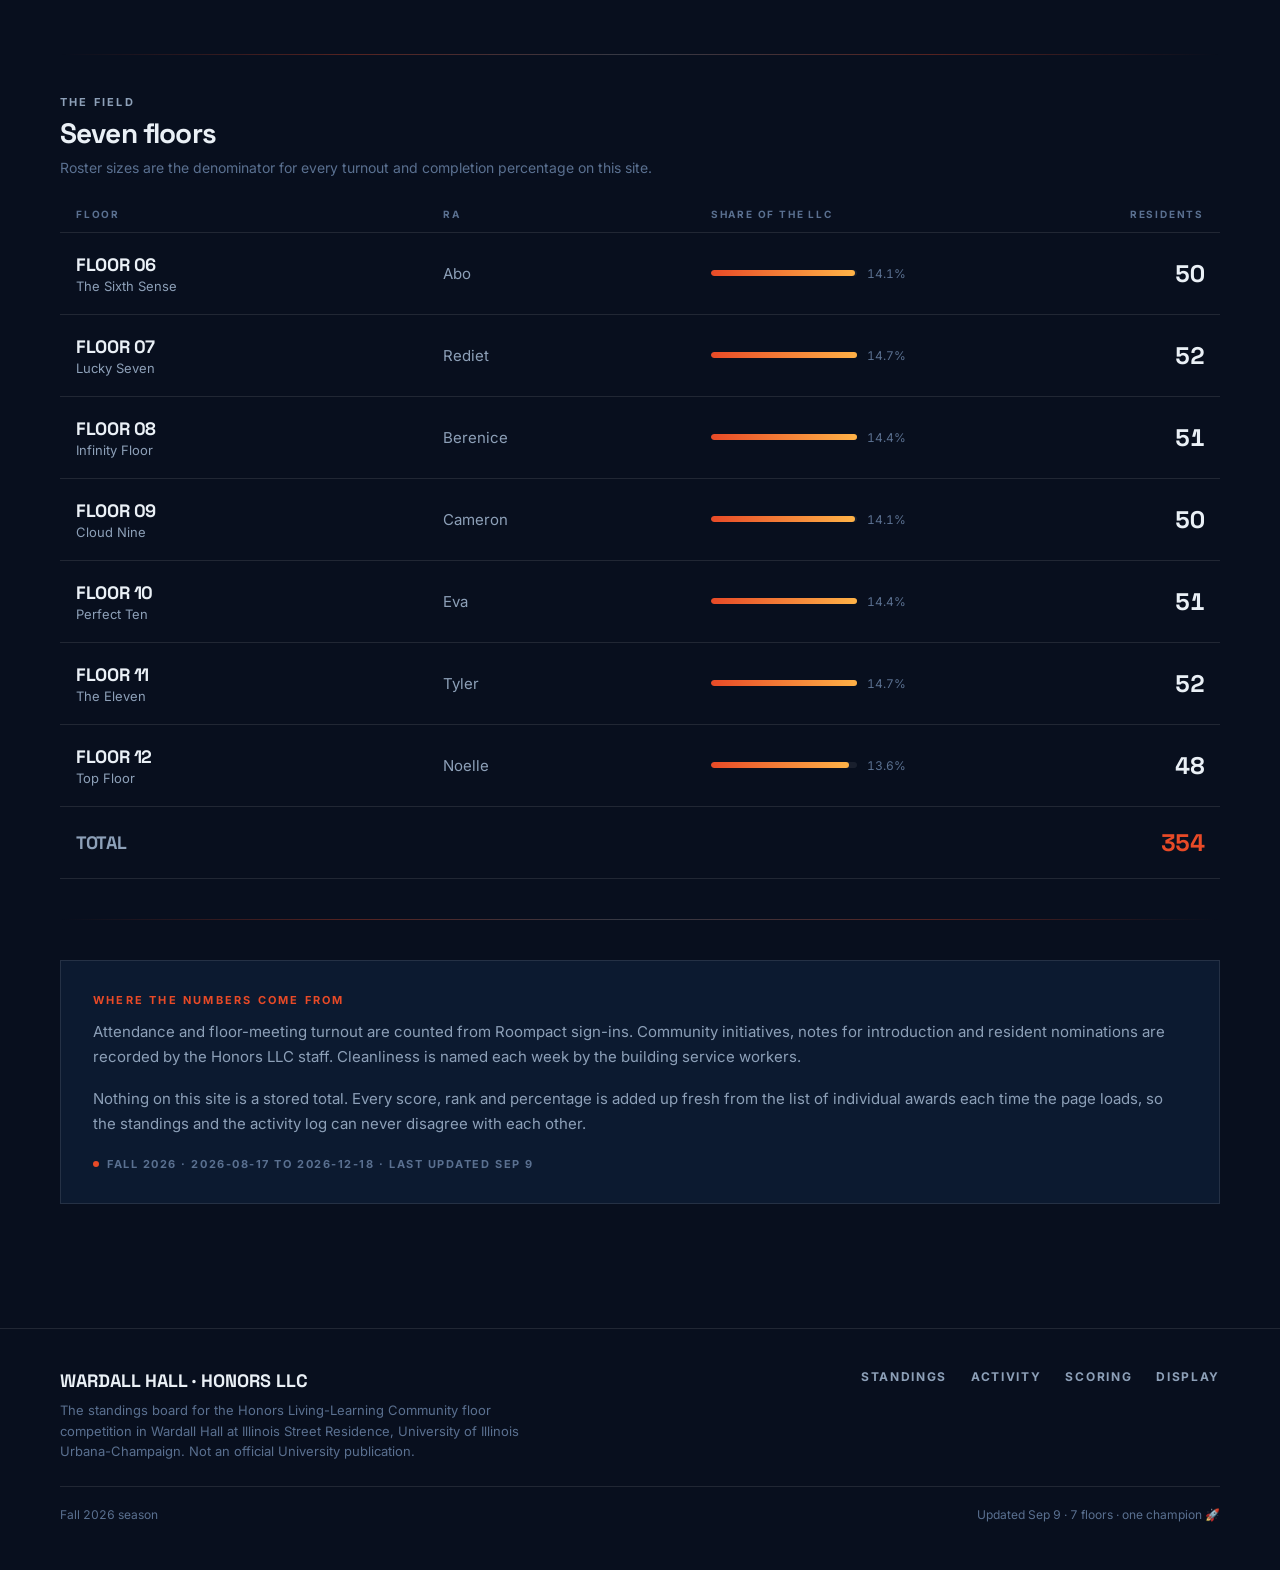
==== commit f5e078d5: "Add an original favicon, plus the floor-meeting and activity-log fixes FAVICON. The header's orange " ====
--- a/about.html
+++ b/about.html
@@ -5,6 +5,11 @@
   <meta name="viewport" content="width=device-width, initial-scale=1.0">
   <title>Scoring — HLLC Floor Competition</title>
   <meta name="description" content="How the Honors LLC floor competition is scored: categories, point values, and the counting rules.">
+  <link rel="icon" href="favicon.ico" sizes="any">
+  <link rel="icon" href="favicon.svg" type="image/svg+xml">
+  <link rel="apple-touch-icon" href="apple-touch-icon.png">
+  <link rel="manifest" href="site.webmanifest">
+  <meta name="theme-color" content="#13294B">
   <link rel="stylesheet" href="styles.css">
 </head>
 <body>
--- a/styles.css
+++ b/styles.css
@@ -1,6 +1,6 @@
 /* ============================================================
    HLLC FLOOR COMPETITION — "Wardall is Out of This World"
-   Shared styles · UIUC Navy #13294B · Illini Orange #E84A27
+   Shared styles · Navy #13294B · Orange #E84A27
    Honors Living-Learning Community · Wardall Hall · ISR · UIUC
    ============================================================ */
 
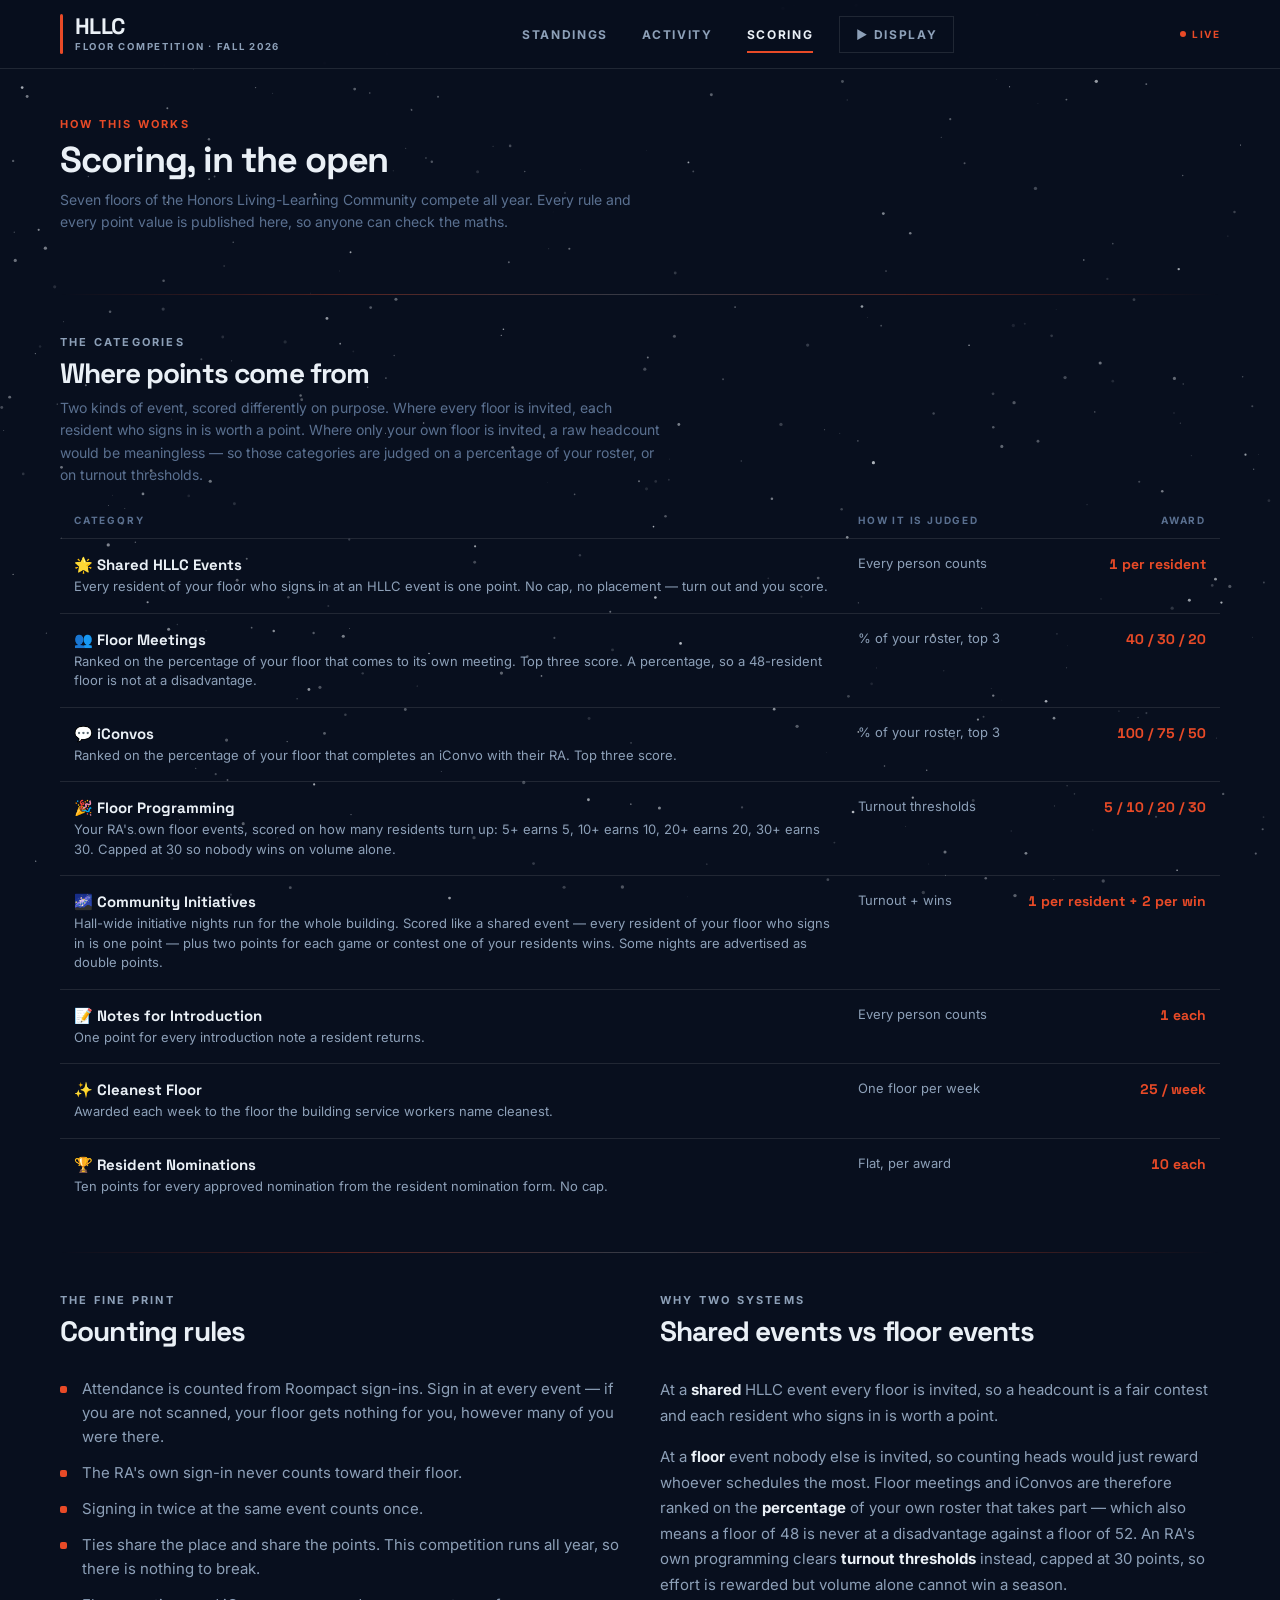
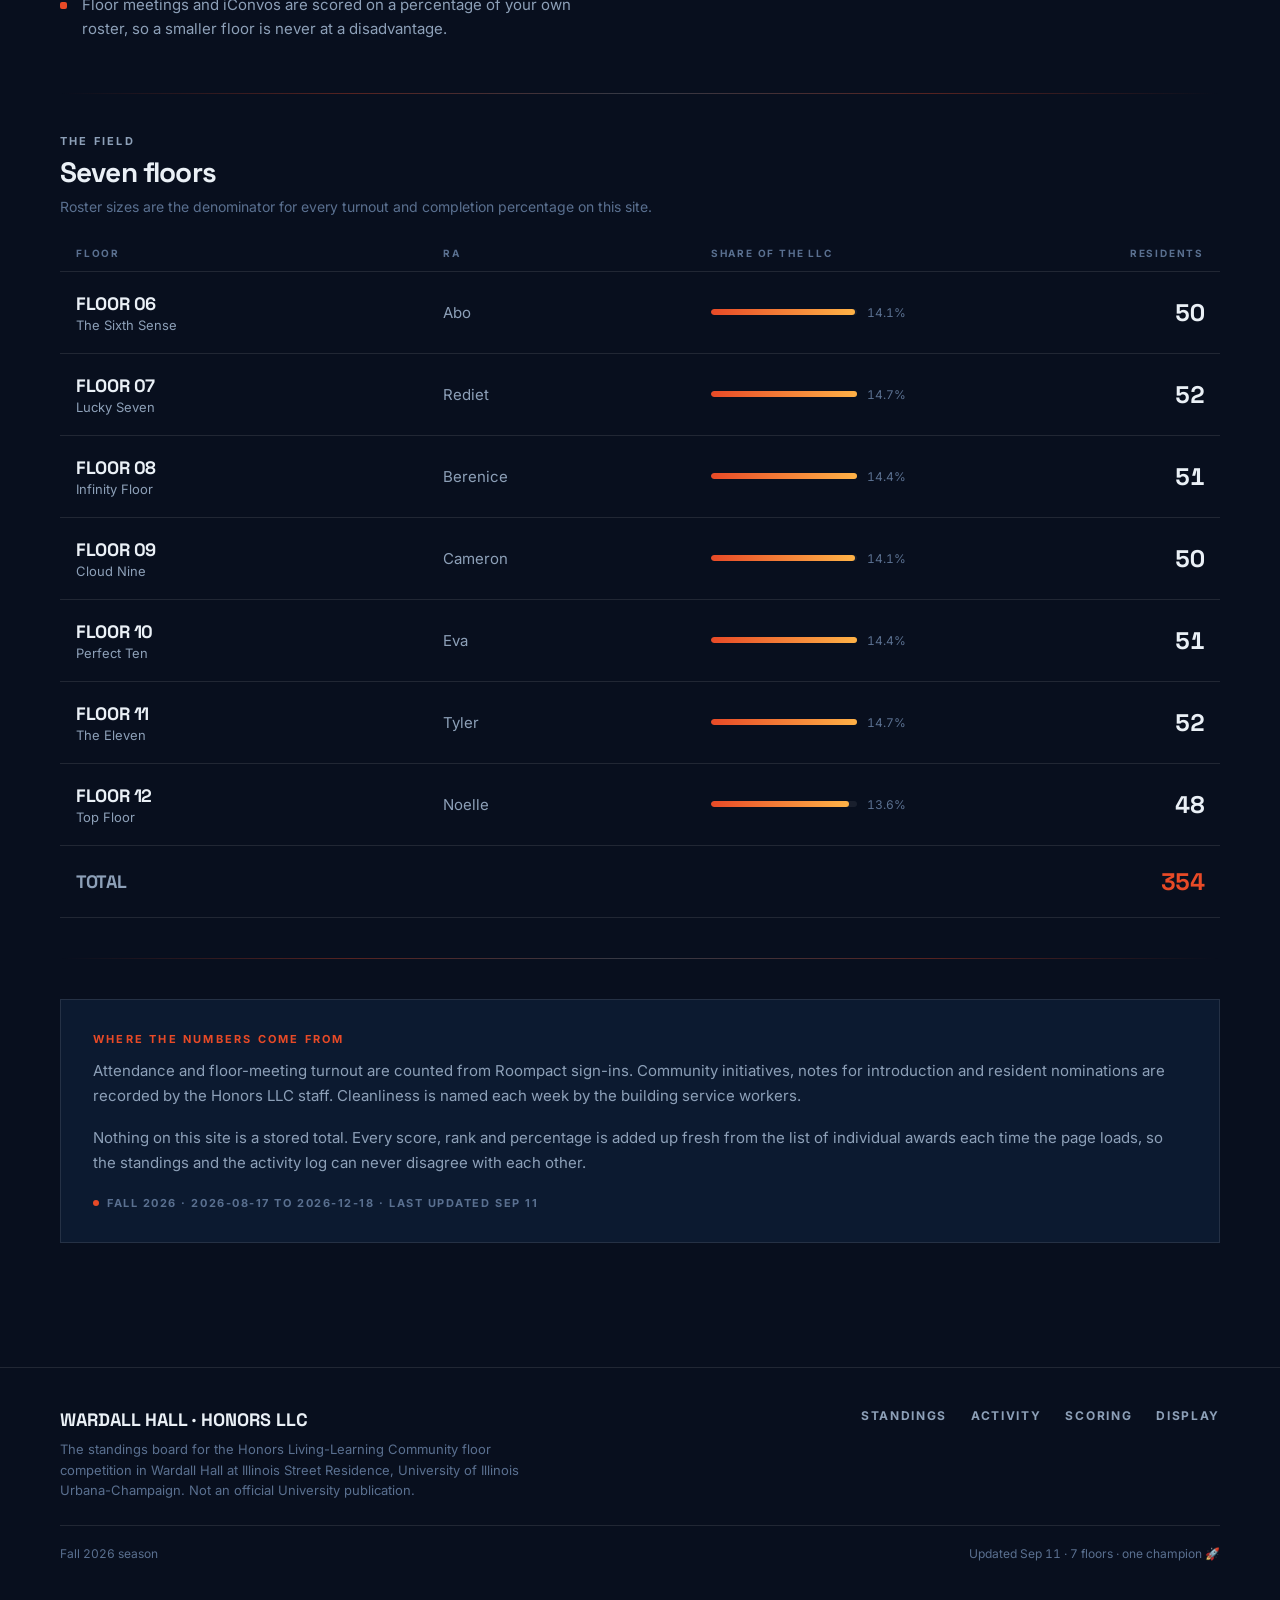
==== commit ae52a29f: "File Minute to Win-It under Community Initiatives; show the 2x multiplier The event is titled "Warda" ====
--- a/about.html
+++ b/about.html
@@ -135,6 +135,7 @@
     percentage:   "% of your roster, top 3",
     threshold:    "Turnout thresholds",
     judged:       "Judged, top 3",
+    initiative:   "Turnout + wins",
     weekly:       "One floor per week",
     flat:         "Flat, per award",
   };
--- a/styles.css
+++ b/styles.css
@@ -1074,3 +1074,21 @@
   .rules-table .col-kind { display: none; }
   .kind-inline { display: block; }
 }
+
+
+/* ---- Double-points badge on an activity block ---- */
+.mult-badge {
+  display: inline-flex; align-items: center; gap: 6px;
+  margin-left: 10px;
+  padding: 3px 10px;
+  border: 1px solid var(--gold);
+  border-radius: 999px;
+  font-family: var(--font-body);
+  font-size: 0.625rem;
+  font-weight: 700;
+  letter-spacing: 0.14em;
+  text-transform: uppercase;
+  color: var(--gold);
+  vertical-align: middle;
+  white-space: nowrap;
+}
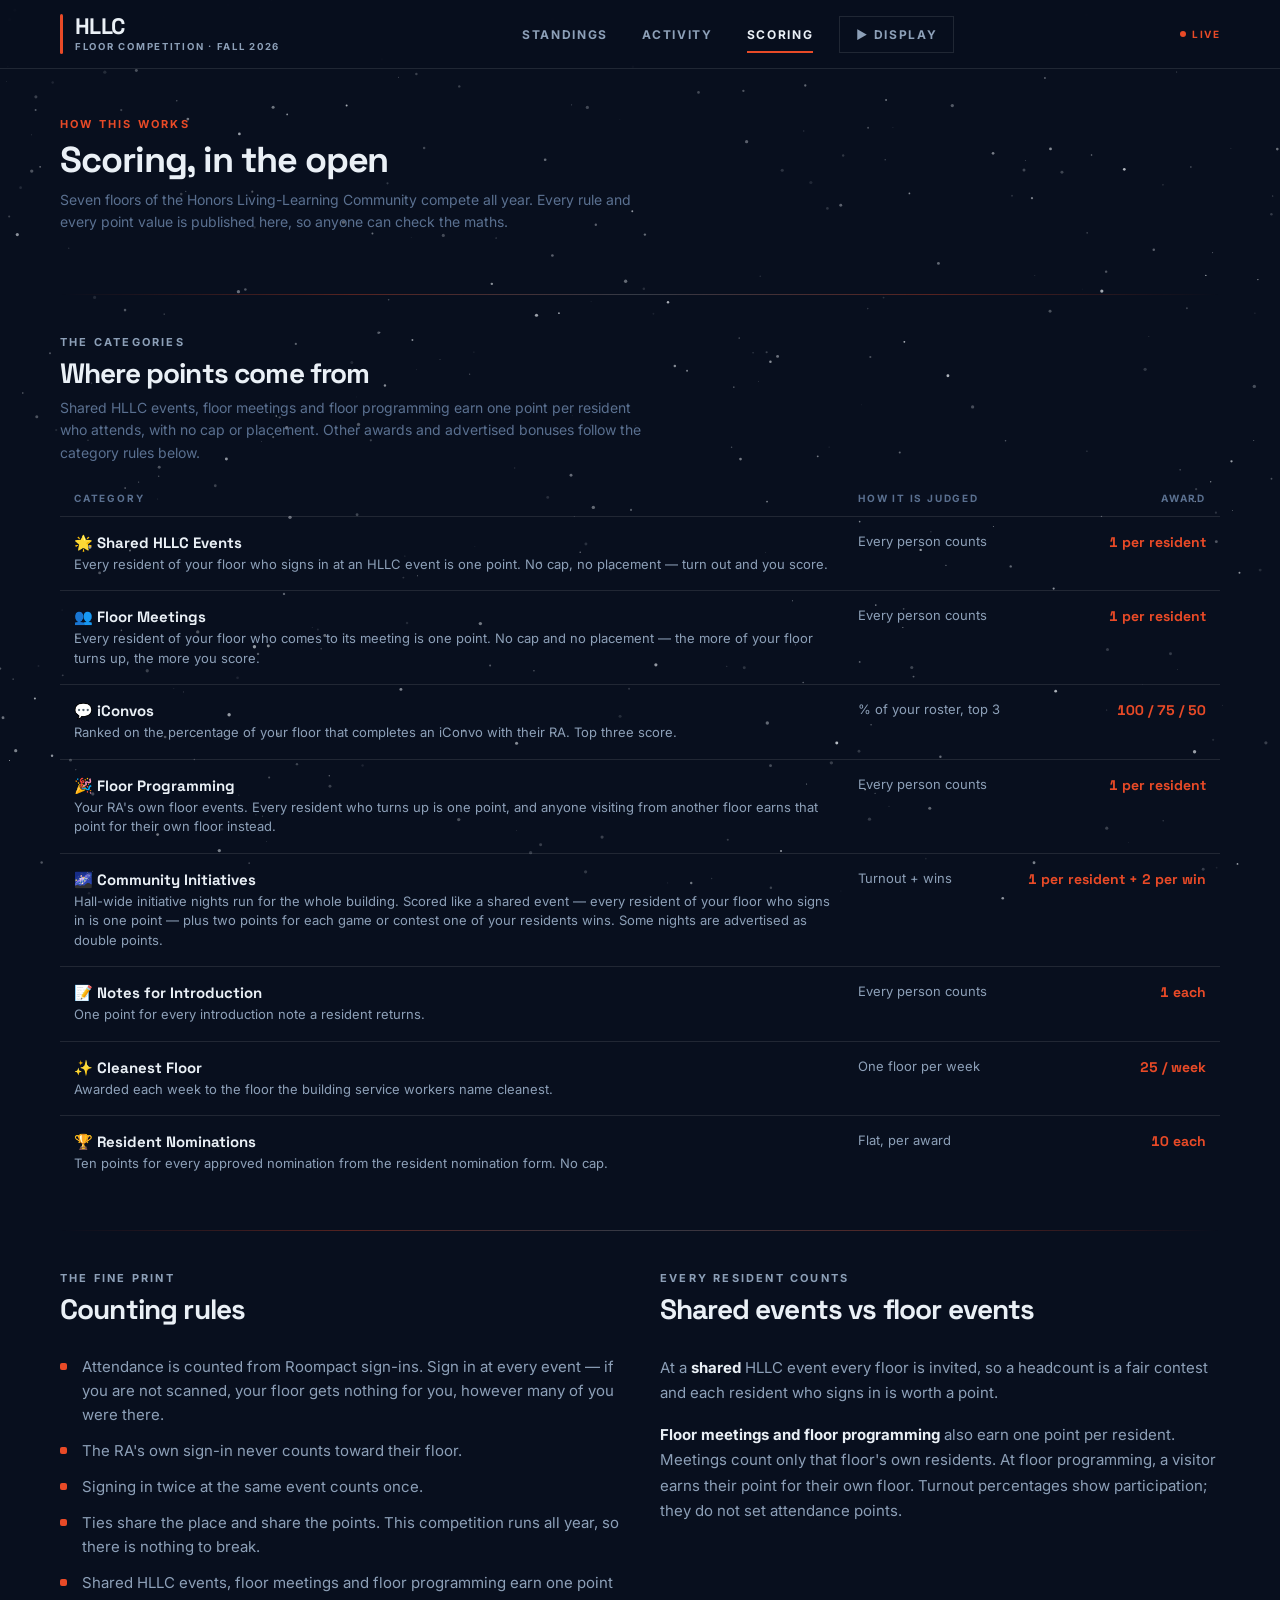
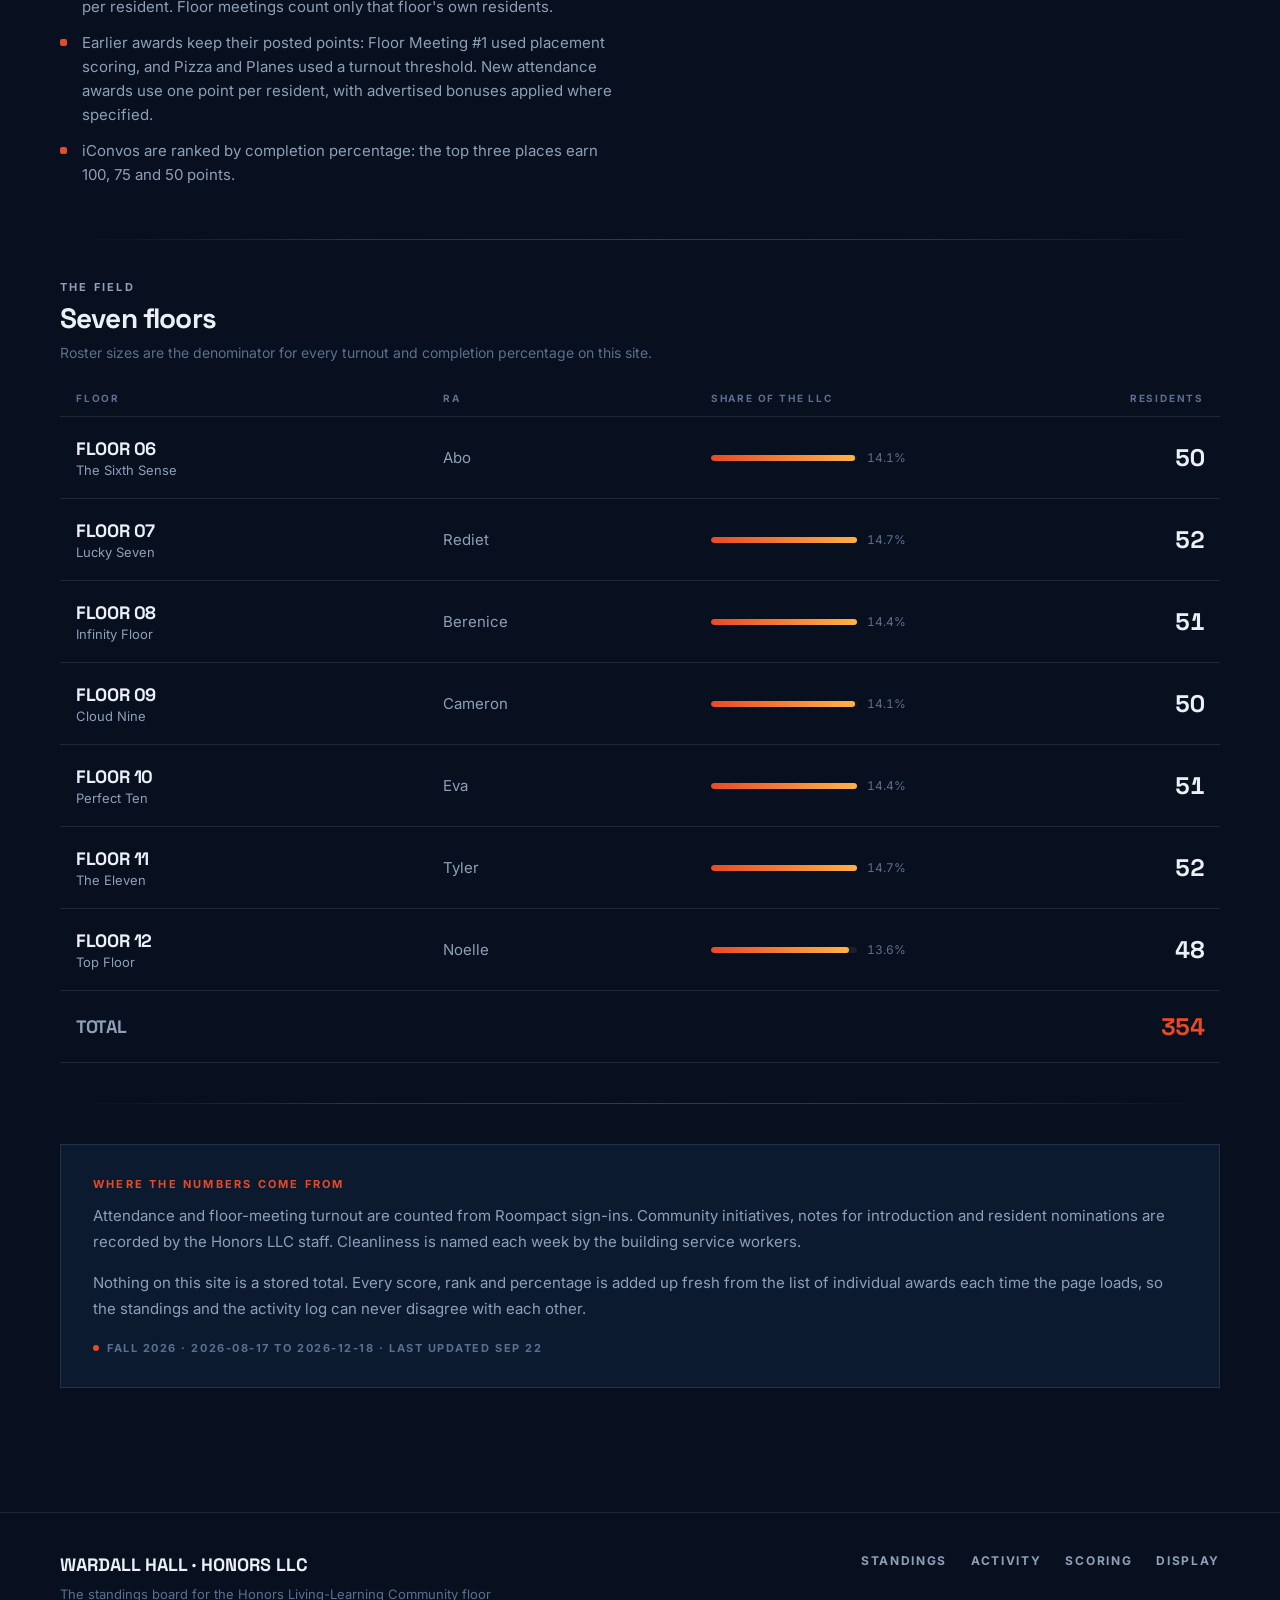
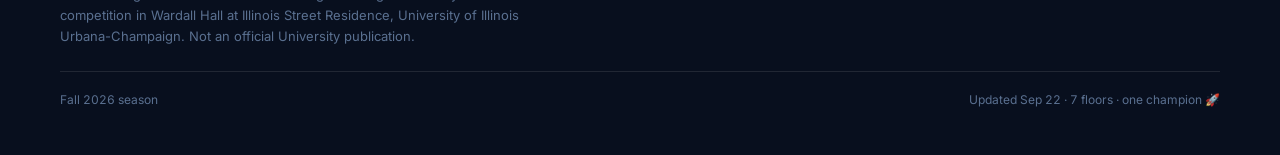
==== commit 56e586d4: "Clarify one point per resident attendance scoring" ====
--- a/about.html
+++ b/about.html
@@ -32,10 +32,9 @@
     <div class="section-header">
       <p class="eyebrow">The Categories</p>
       <h2 class="section-title">Where points come from</h2>
-      <p class="section-desc">Two kinds of event, scored differently on purpose. Where every floor
-        is invited, each resident who signs in is worth a point. Where only your own floor is
-        invited, a raw headcount would be meaningless &mdash; so those categories are judged on a
-        percentage of your roster, or on turnout thresholds.</p>
+      <p class="section-desc">Shared HLLC events, floor meetings and floor programming
+        earn one point per resident who attends, with no cap or placement.
+        Other awards and advertised bonuses follow the category rules below.</p>
     </div>
     <table class="rules-table">
       <thead>
@@ -59,7 +58,7 @@
       </div>
       <div>
         <div class="section-header">
-          <p class="eyebrow">Why Two Systems</p>
+          <p class="eyebrow">Every Resident Counts</p>
           <h2 class="section-title">Shared events vs floor events</h2>
         </div>
         <p style="font-size:0.9375rem;color:var(--text-muted);line-height:1.7;">
@@ -67,13 +66,10 @@
           invited, so a headcount is a fair contest and each resident who signs in is worth a point.
         </p>
         <p style="margin-top:16px;font-size:0.9375rem;color:var(--text-muted);line-height:1.7;">
-          At a <strong style="color:var(--text-primary);">floor</strong> event nobody else is
-          invited, so counting heads would just reward whoever schedules the most. Floor meetings and
-          iConvos are therefore ranked on the <strong style="color:var(--text-primary);">percentage</strong>
-          of your own roster that takes part &mdash; which also means a floor of 48 is never at a
-          disadvantage against a floor of 52. An RA's own programming clears
-          <strong style="color:var(--text-primary);">turnout thresholds</strong> instead, capped at
-          30 points, so effort is rewarded but volume alone cannot win a season.
+          <strong style="color:var(--text-primary);">Floor meetings and floor programming</strong>
+          also earn one point per resident. Meetings count only that floor's own residents.
+          At floor programming, a visitor earns their point for their own floor.
+          Turnout percentages show participation; they do not set attendance points.
         </p>
       </div>
     </div>
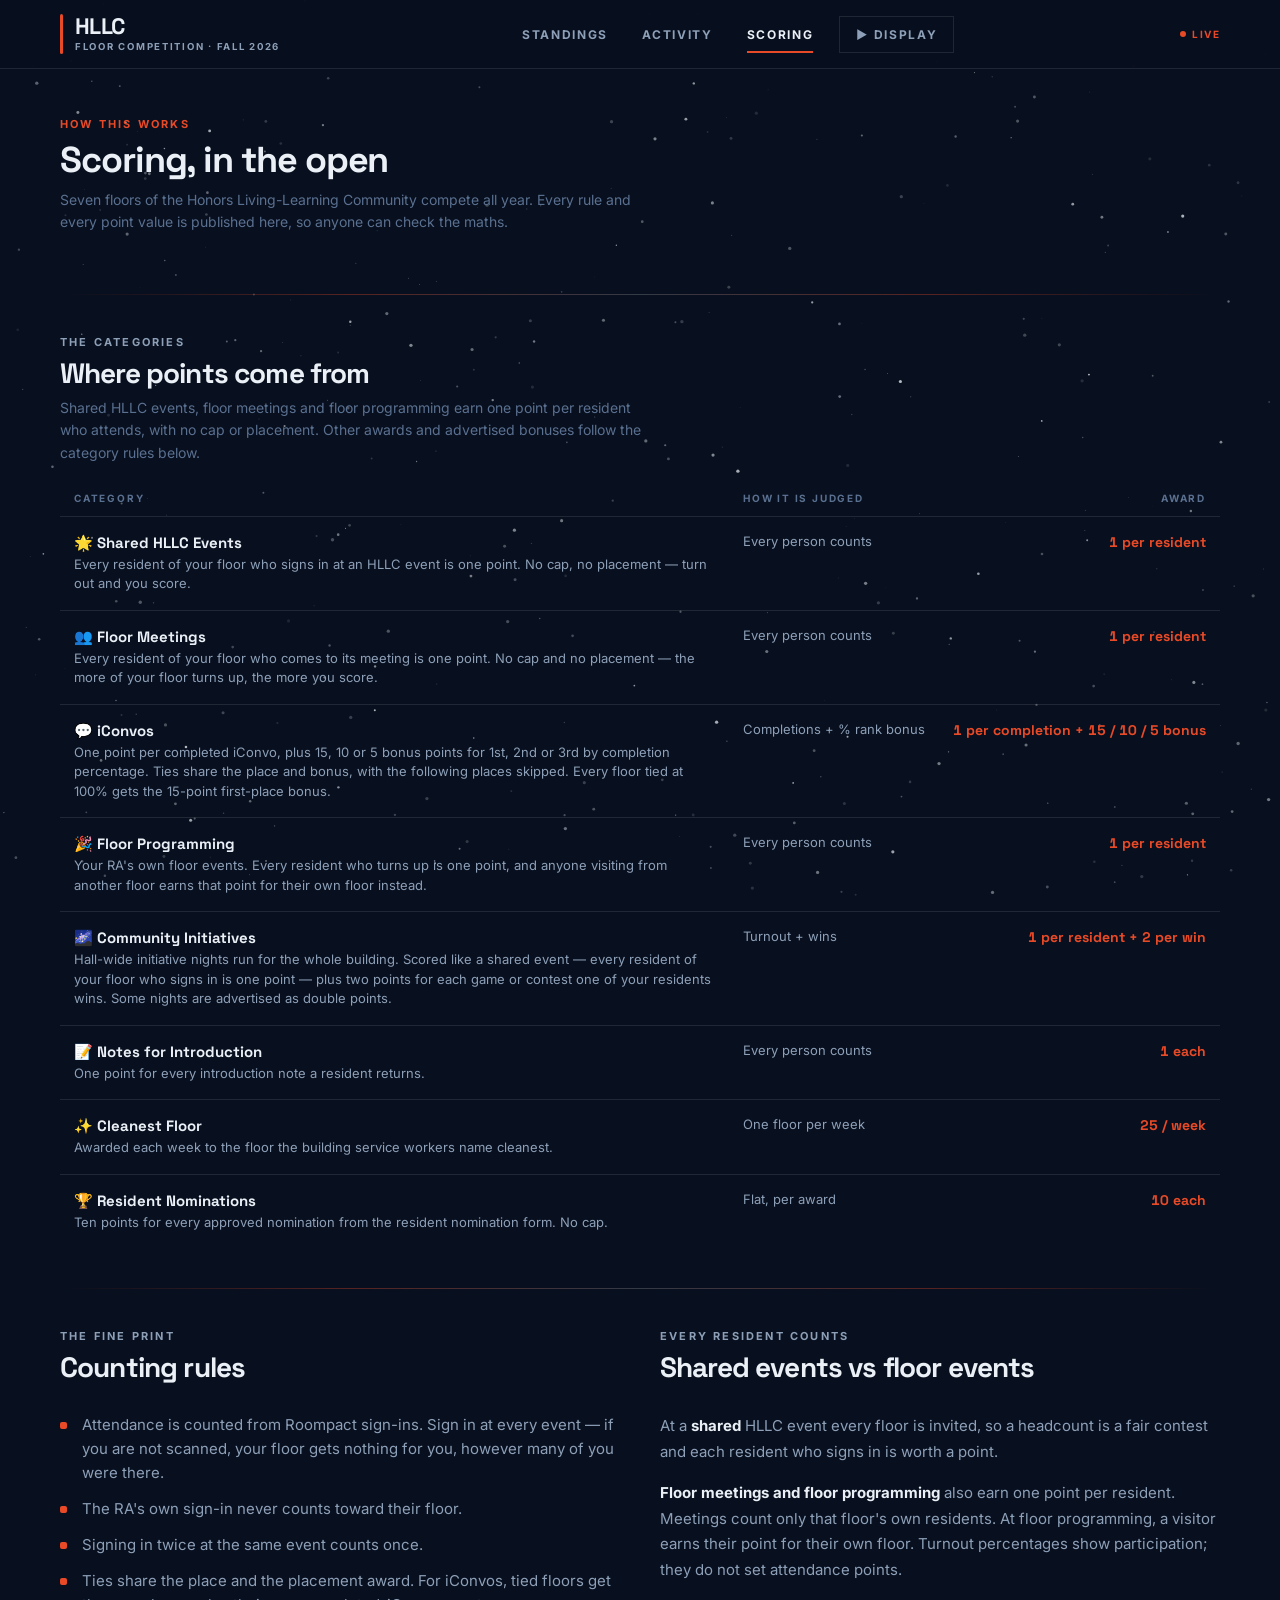
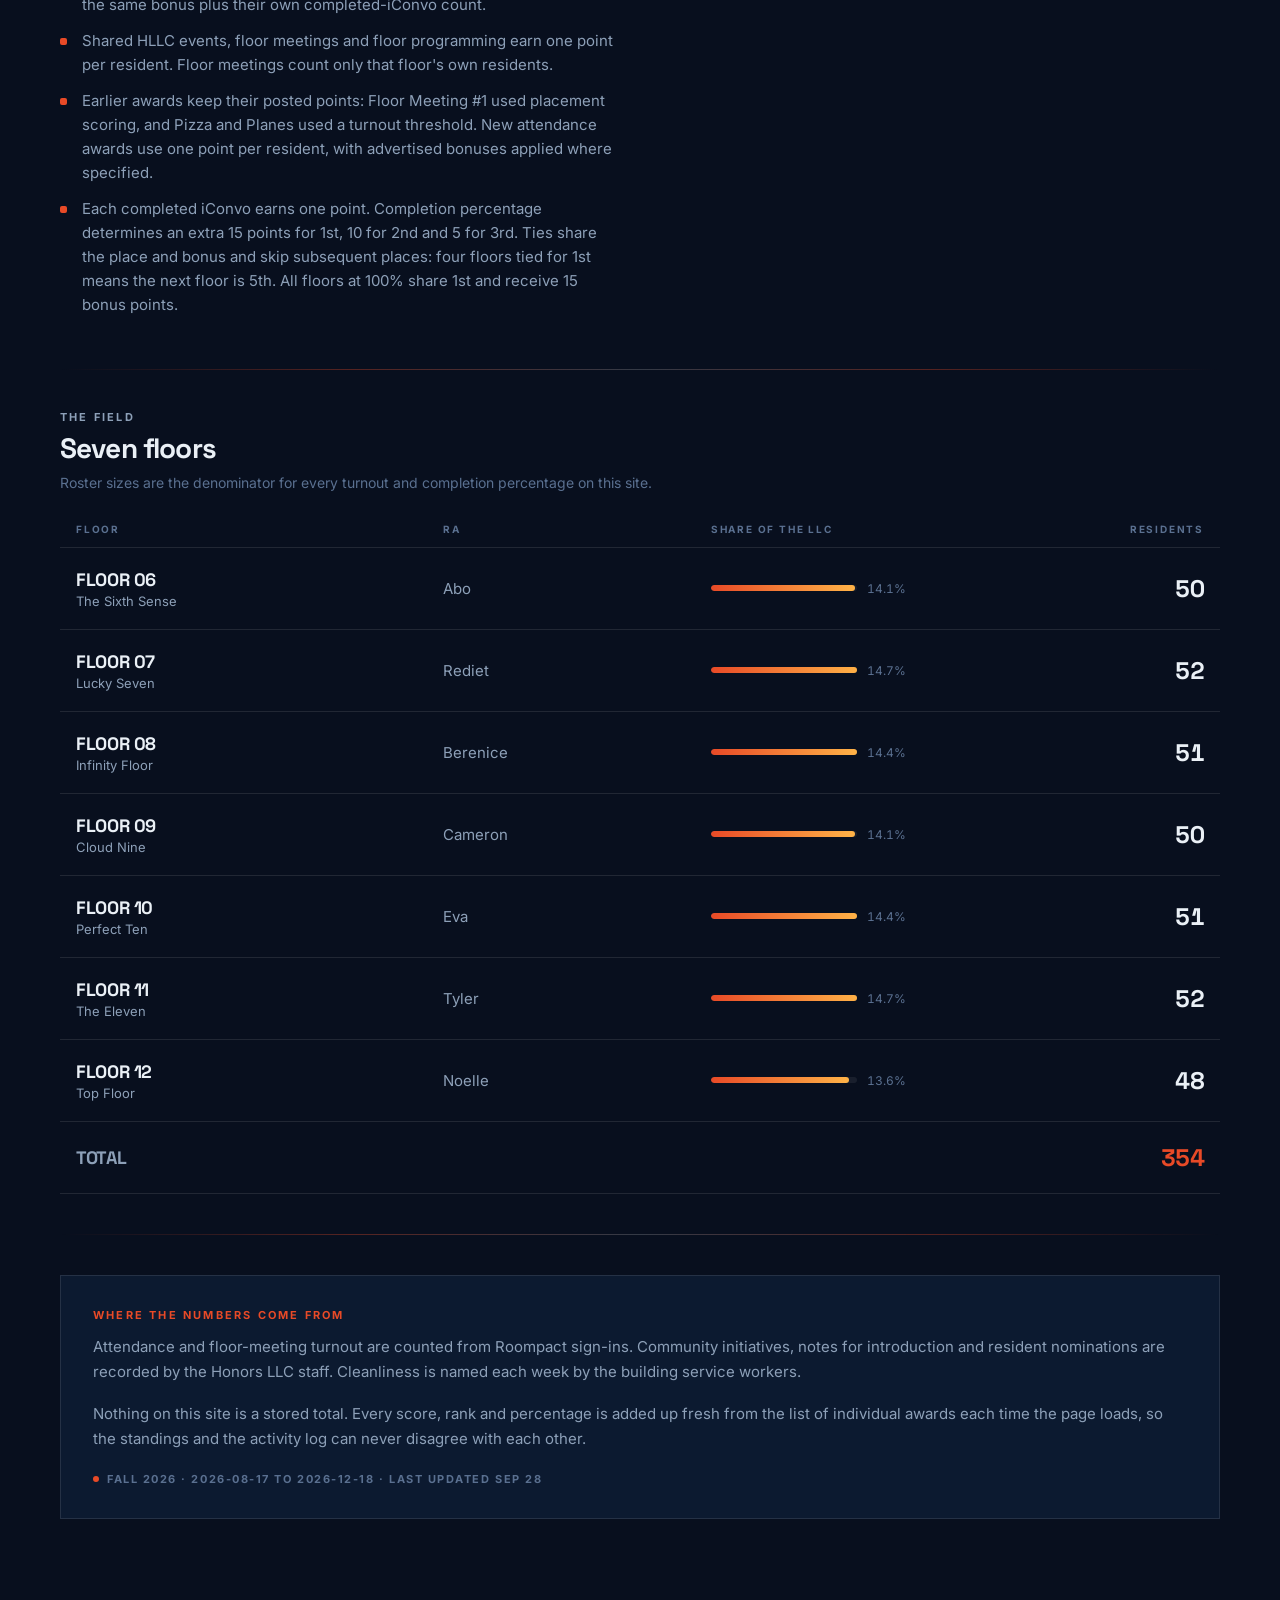
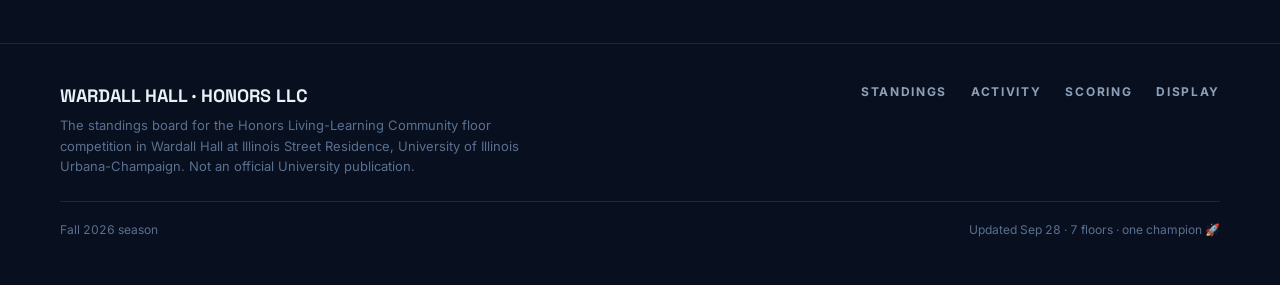
==== commit 69f041a9: "Post iConvo completions with percentage placement bonuses" ====
--- a/about.html
+++ b/about.html
@@ -129,6 +129,7 @@
   const KIND = {
     "per-person": "Every person counts",
     percentage:   "% of your roster, top 3",
+    completion:   "Completions + % rank bonus",
     threshold:    "Turnout thresholds",
     judged:       "Judged, top 3",
     initiative:   "Turnout + wins",
